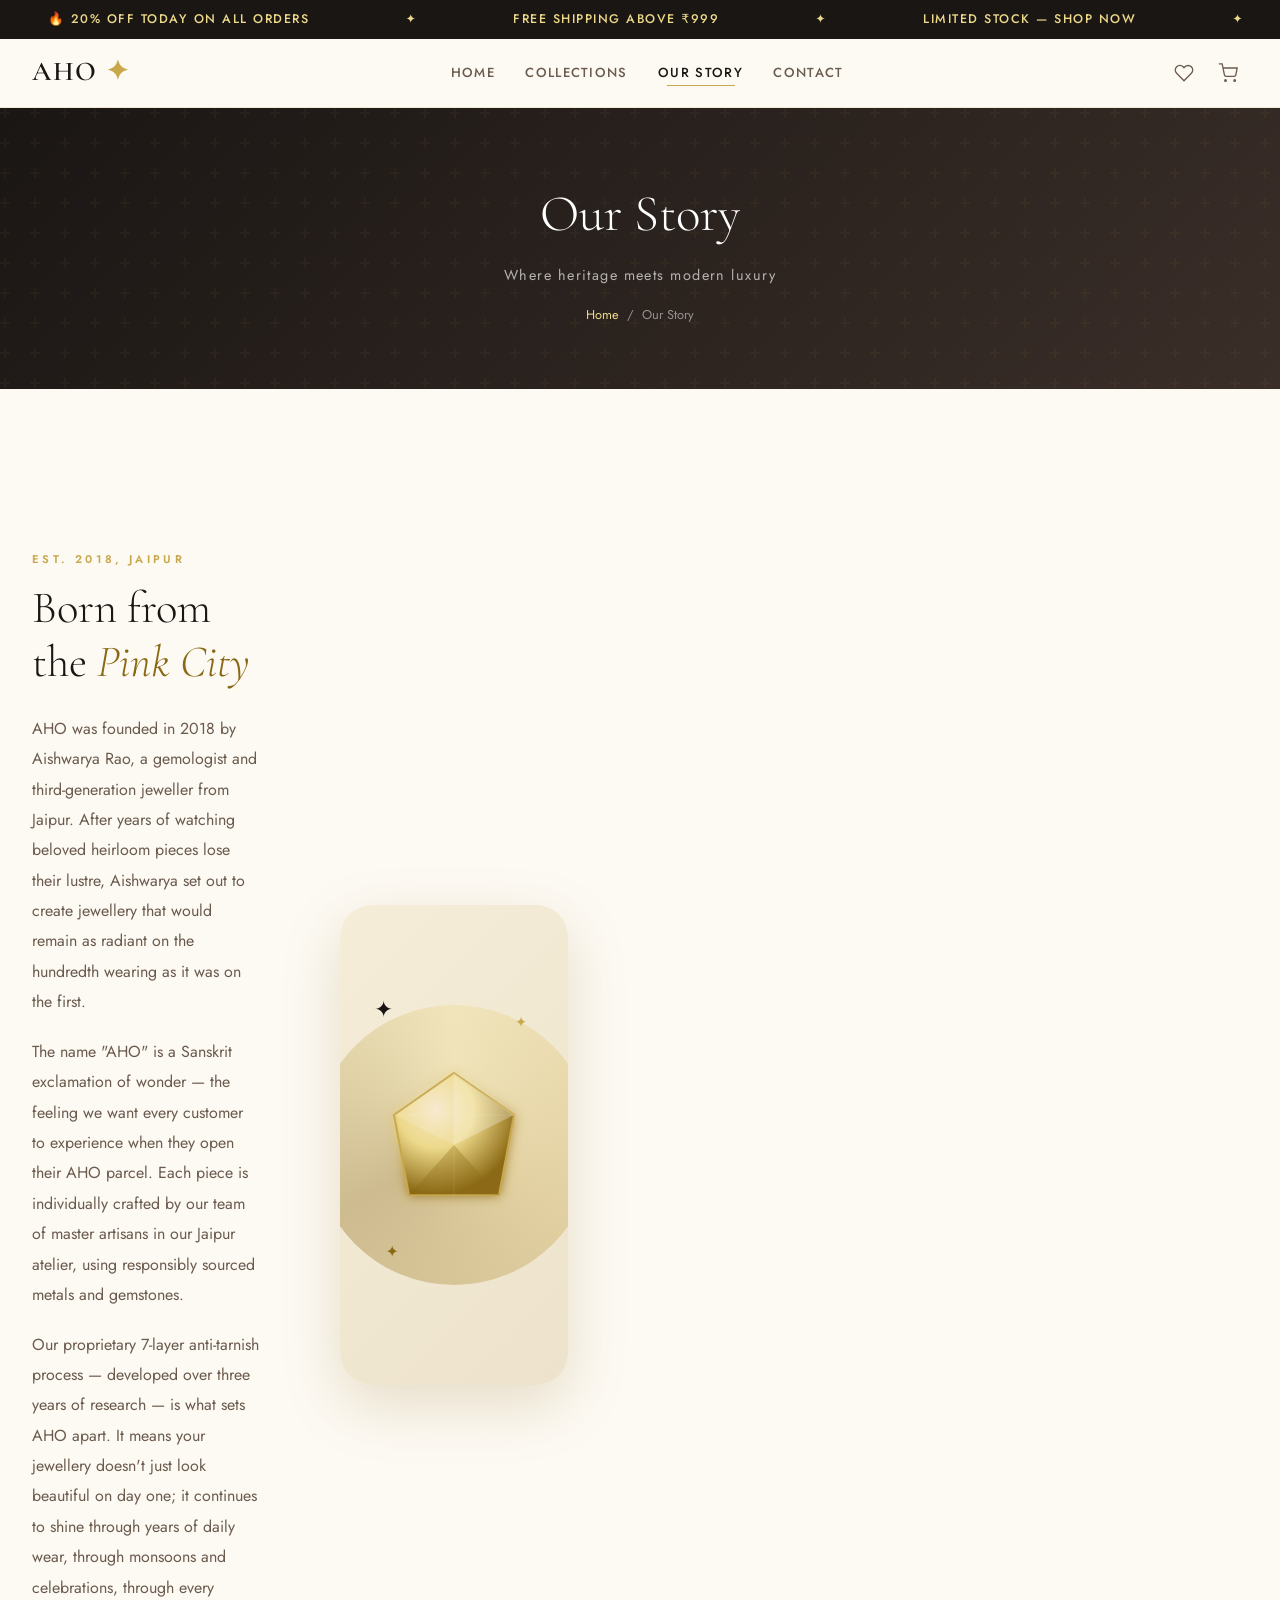
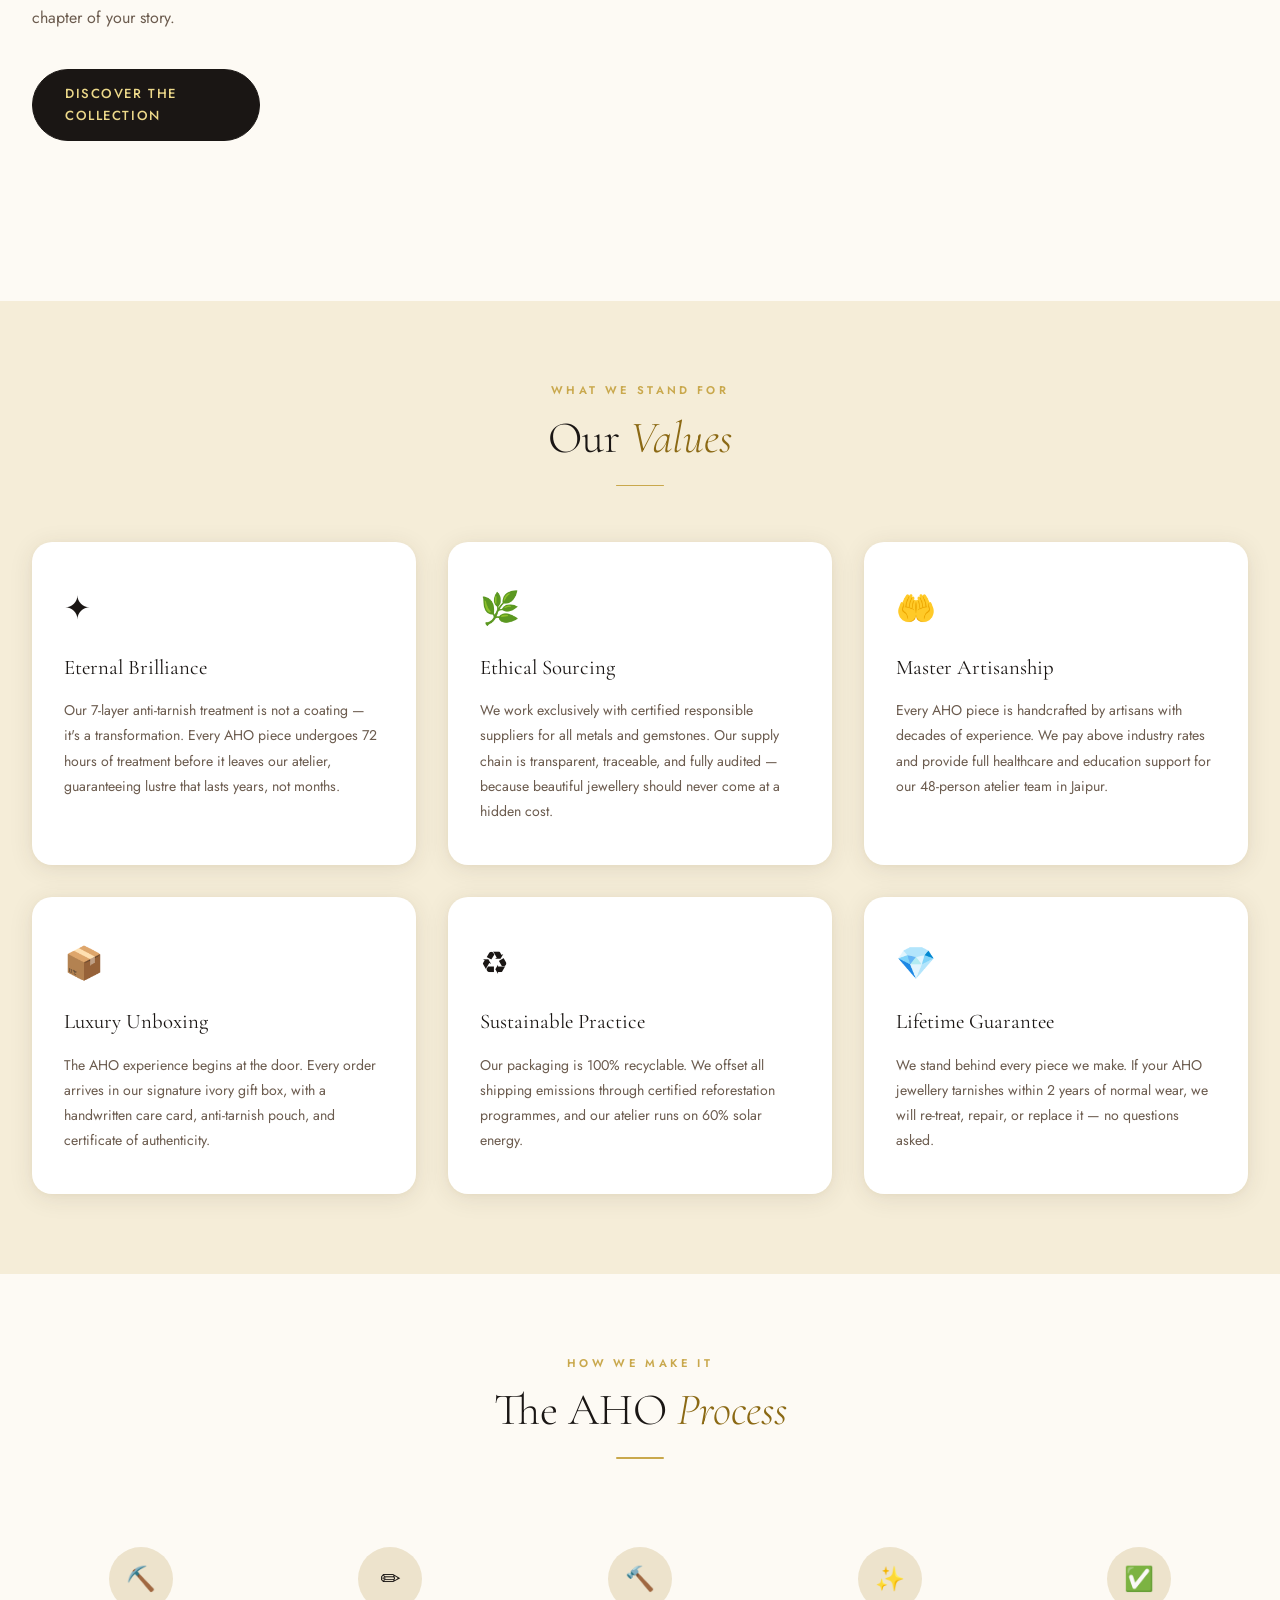
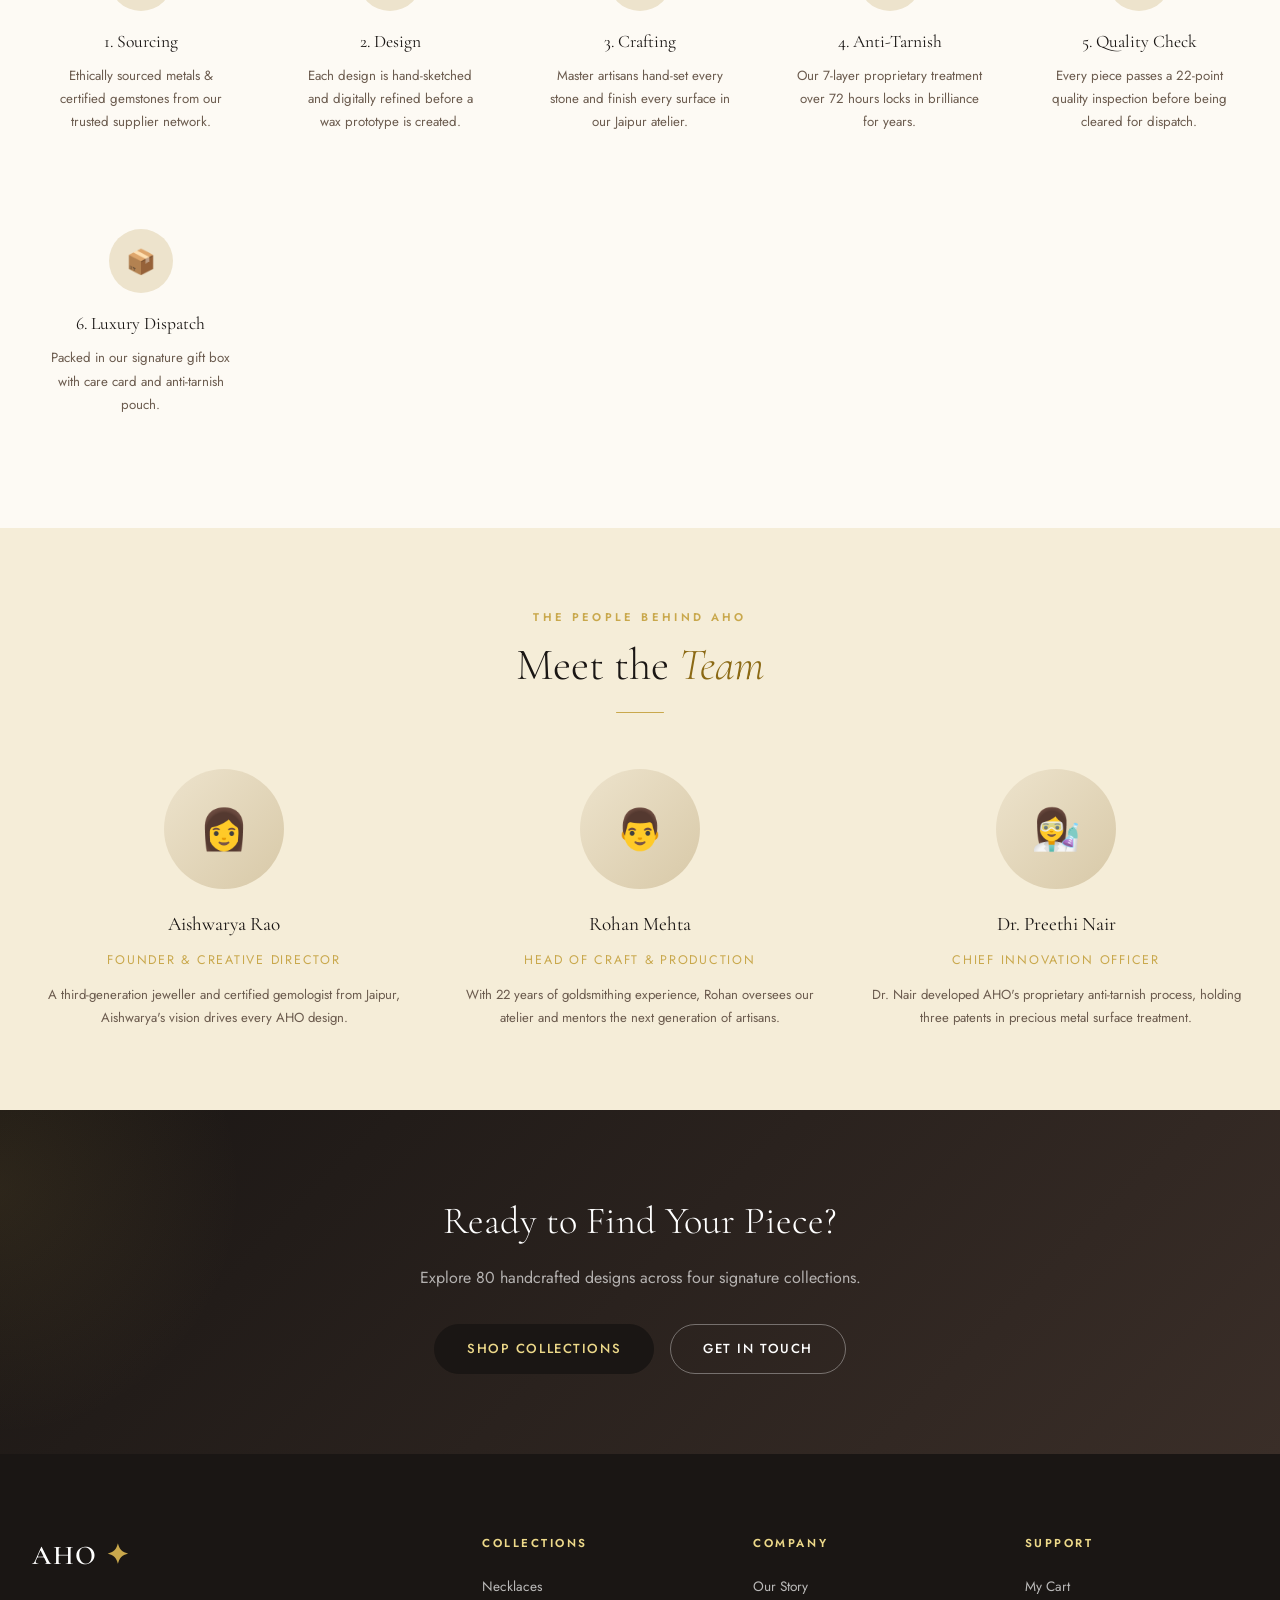
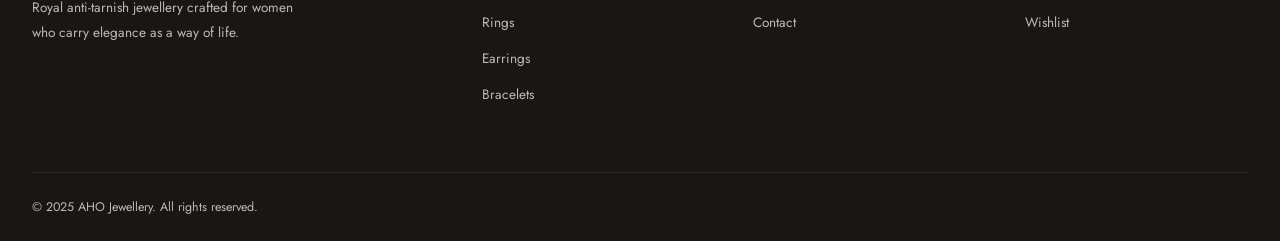
==== about.html @ 78dae3ae "new" ====
<!DOCTYPE html>
<html lang="en">
<head>
  <meta charset="UTF-8"/>
  <meta name="viewport" content="width=device-width, initial-scale=1.0"/>
  <title>Our Story — AHO Jewellery</title>
  <link rel="stylesheet" href="css/style.css"/>
</head>
<body>

<div class="offers-bar">
  <div class="offers-track">
    <span>🔥 20% OFF TODAY ON ALL ORDERS</span><span>✦</span>
    <span>FREE SHIPPING ABOVE ₹999</span><span>✦</span>
    <span>LIMITED STOCK — SHOP NOW</span><span>✦</span>
    <span>💎 ROYAL ANTI-TARNISH GUARANTEE</span><span>✦</span>
    <span>🔥 20% OFF TODAY ON ALL ORDERS</span><span>✦</span>
    <span>FREE SHIPPING ABOVE ₹999</span><span>✦</span>
    <span>LIMITED STOCK — SHOP NOW</span><span>✦</span>
    <span>💎 ROYAL ANTI-TARNISH GUARANTEE</span><span>✦</span>
  </div>
</div>

<nav class="site-nav" id="mainNav">
  <div class="nav-inner">
    <a href="index.html" class="nav-logo">AHO <span>✦</span></a>
    <ul class="nav-links">
      <li><a href="index.html">Home</a></li>
      <li><a href="products.html">Collections</a></li>
      <li><a href="about.html" class="active">Our Story</a></li>
      <li><a href="contact.html">Contact</a></li>
    </ul>
    <div class="nav-actions">
      <a href="wishlist.html" class="nav-icon-btn" aria-label="Wishlist">
        <svg viewBox="0 0 24 24" fill="none" stroke="currentColor"><path d="M20.84 4.61a5.5 5.5 0 0 0-7.78 0L12 5.67l-1.06-1.06a5.5 5.5 0 0 0-7.78 7.78L12 21.23l8.84-8.84a5.5 5.5 0 0 0 0-7.78z"/></svg>
        <span class="wish-badge"></span>
      </a>
      <a href="cart.html" class="nav-icon-btn" aria-label="Cart">
        <svg viewBox="0 0 24 24" fill="none" stroke="currentColor"><circle cx="9" cy="21" r="1"/><circle cx="20" cy="21" r="1"/><path d="M1 1h4l2.68 13.39a2 2 0 0 0 2 1.61h9.72a2 2 0 0 0 2-1.61L23 6H6"/></svg>
        <span class="cart-badge"></span>
      </a>
      <button class="hamburger" id="hamburger" aria-label="Toggle menu" aria-expanded="false">
        <span></span><span></span><span></span>
      </button>
    </div>
  </div>
  <div class="mobile-menu" id="mobileMenu">
    <a href="index.html">Home</a>
    <a href="products.html">Collections</a>
    <a href="about.html">Our Story</a>
    <a href="contact.html">Contact</a>
    <a href="wishlist.html">Wishlist</a>
    <a href="cart.html">Cart</a>
  </div>
</nav>

<main class="page-wrapper">
  <div class="page-banner">
    <h1>Our Story</h1>
    <p>Where heritage meets modern luxury</p>
    <div class="breadcrumb">
      <a href="index.html">Home</a><span>/</span><span>Our Story</span>
    </div>
  </div>

  <!-- ABOUT STORY -->
  <section class="about-story">
    <div class="container" style="display:grid;grid-template-columns:1fr 1fr;gap:5rem;align-items:center;padding:5rem 2rem;">
      <div class="about-story-text">
        <p class="section-eyebrow" style="font-size:0.7rem;font-weight:600;letter-spacing:0.3em;text-transform:uppercase;color:var(--gold);margin-bottom:0.75rem;">Est. 2018, Jaipur</p>
        <h2 style="font-family:var(--font-display);font-size:clamp(2rem,3.5vw,3rem);font-weight:300;color:var(--charcoal);line-height:1.2;margin-bottom:1.5rem;">Born from the <em style="font-style:italic;color:var(--gold-dark);">Pink City</em></h2>
        <p>AHO was founded in 2018 by Aishwarya Rao, a gemologist and third-generation jeweller from Jaipur. After years of watching beloved heirloom pieces lose their lustre, Aishwarya set out to create jewellery that would remain as radiant on the hundredth wearing as it was on the first.</p>
        <p>The name "AHO" is a Sanskrit exclamation of wonder — the feeling we want every customer to experience when they open their AHO parcel. Each piece is individually crafted by our team of master artisans in our Jaipur atelier, using responsibly sourced metals and gemstones.</p>
        <p>Our proprietary 7-layer anti-tarnish process — developed over three years of research — is what sets AHO apart. It means your jewellery doesn't just look beautiful on day one; it continues to shine through years of daily wear, through monsoons and celebrations, through every chapter of your story.</p>
        <a href="products.html" class="btn-primary" style="margin-top:1rem;">Discover the Collection</a>
      </div>
      <div class="about-visual-panel">
        <div class="about-orb"></div>
        <div class="about-gem">
          <svg viewBox="0 0 160 160" xmlns="http://www.w3.org/2000/svg">
            <defs>
              <radialGradient id="aboutGem" cx="35%" cy="30%" r="70%">
                <stop offset="0%" stop-color="#F5E6C8"/>
                <stop offset="45%" stop-color="#EDD98A"/>
                <stop offset="100%" stop-color="#8B6914"/>
              </radialGradient>
              <filter id="aboutGlow">
                <feGaussianBlur stdDeviation="6" result="blur"/>
                <feMerge><feMergeNode in="blur"/><feMergeNode in="SourceGraphic"/></feMerge>
              </filter>
            </defs>
            <g filter="url(#aboutGlow)">
              <polygon points="80,8 140,50 125,130 35,130 20,50" fill="url(#aboutGem)" stroke="#C9A84C" stroke-width="2"/>
              <polygon points="80,8 140,50 80,80" fill="rgba(255,255,255,0.28)"/>
              <polygon points="80,8 20,50 80,80" fill="rgba(255,255,255,0.12)"/>
              <polygon points="35,130 125,130 80,80" fill="rgba(139,105,20,0.32)"/>
              <line x1="80" y1="8" x2="80" y2="130" stroke="rgba(255,255,255,0.15)" stroke-width="0.7"/>
              <line x1="20" y1="50" x2="140" y2="50" stroke="rgba(255,255,255,0.15)" stroke-width="0.7"/>
            </g>
          </svg>
        </div>
        <!-- floating sparkles -->
        <div style="position:absolute;top:18%;left:15%;font-size:1.4rem;animation:gemFloat 3s ease-in-out infinite;animation-delay:0.5s;">✦</div>
        <div style="position:absolute;top:22%;right:18%;font-size:0.9rem;color:var(--gold);animation:gemFloat 4s ease-in-out infinite;animation-delay:1s;">✦</div>
        <div style="position:absolute;bottom:25%;left:20%;font-size:1rem;color:var(--gold-dark);animation:gemFloat 5s ease-in-out infinite;animation-delay:1.5s;">✦</div>
      </div>
    </div>
  </section>

  <!-- VALUES -->
  <section class="values-section">
    <div class="container">
      <div class="section-header">
        <p class="section-eyebrow">What We Stand For</p>
        <h2 class="section-title">Our <em>Values</em></h2>
        <div class="section-divider"></div>
      </div>
      <div class="values-grid">
        <div class="value-card">
          <div class="value-icon">✦</div>
          <h3>Eternal Brilliance</h3>
          <p>Our 7-layer anti-tarnish treatment is not a coating — it's a transformation. Every AHO piece undergoes 72 hours of treatment before it leaves our atelier, guaranteeing lustre that lasts years, not months.</p>
        </div>
        <div class="value-card">
          <div class="value-icon">🌿</div>
          <h3>Ethical Sourcing</h3>
          <p>We work exclusively with certified responsible suppliers for all metals and gemstones. Our supply chain is transparent, traceable, and fully audited — because beautiful jewellery should never come at a hidden cost.</p>
        </div>
        <div class="value-card">
          <div class="value-icon">🤲</div>
          <h3>Master Artisanship</h3>
          <p>Every AHO piece is handcrafted by artisans with decades of experience. We pay above industry rates and provide full healthcare and education support for our 48-person atelier team in Jaipur.</p>
        </div>
        <div class="value-card">
          <div class="value-icon">📦</div>
          <h3>Luxury Unboxing</h3>
          <p>The AHO experience begins at the door. Every order arrives in our signature ivory gift box, with a handwritten care card, anti-tarnish pouch, and certificate of authenticity.</p>
        </div>
        <div class="value-card">
          <div class="value-icon">♻️</div>
          <h3>Sustainable Practice</h3>
          <p>Our packaging is 100% recyclable. We offset all shipping emissions through certified reforestation programmes, and our atelier runs on 60% solar energy.</p>
        </div>
        <div class="value-card">
          <div class="value-icon">💎</div>
          <h3>Lifetime Guarantee</h3>
          <p>We stand behind every piece we make. If your AHO jewellery tarnishes within 2 years of normal wear, we will re-treat, repair, or replace it — no questions asked.</p>
        </div>
      </div>
    </div>
  </section>

  <!-- PROCESS TIMELINE -->
  <section style="padding:5rem 0;">
    <div class="container">
      <div class="section-header">
        <p class="section-eyebrow">How We Make It</p>
        <h2 class="section-title">The AHO <em>Process</em></h2>
        <div class="section-divider"></div>
      </div>
      <div style="display:grid;grid-template-columns:repeat(auto-fit,minmax(200px,1fr));gap:2rem;margin-top:1rem;">
        <div style="text-align:center;padding:2rem 1rem;">
          <div style="width:64px;height:64px;border-radius:50%;background:var(--cream);margin:0 auto 1rem;display:flex;align-items:center;justify-content:center;font-size:1.5rem;">⛏️</div>
          <h4 style="font-family:var(--font-display);font-size:1.1rem;font-weight:400;margin-bottom:0.5rem;">1. Sourcing</h4>
          <p style="font-size:0.83rem;color:var(--mocha);line-height:1.75;">Ethically sourced metals & certified gemstones from our trusted supplier network.</p>
        </div>
        <div style="text-align:center;padding:2rem 1rem;">
          <div style="width:64px;height:64px;border-radius:50%;background:var(--cream);margin:0 auto 1rem;display:flex;align-items:center;justify-content:center;font-size:1.5rem;">✏️</div>
          <h4 style="font-family:var(--font-display);font-size:1.1rem;font-weight:400;margin-bottom:0.5rem;">2. Design</h4>
          <p style="font-size:0.83rem;color:var(--mocha);line-height:1.75;">Each design is hand-sketched and digitally refined before a wax prototype is created.</p>
        </div>
        <div style="text-align:center;padding:2rem 1rem;">
          <div style="width:64px;height:64px;border-radius:50%;background:var(--cream);margin:0 auto 1rem;display:flex;align-items:center;justify-content:center;font-size:1.5rem;">🔨</div>
          <h4 style="font-family:var(--font-display);font-size:1.1rem;font-weight:400;margin-bottom:0.5rem;">3. Crafting</h4>
          <p style="font-size:0.83rem;color:var(--mocha);line-height:1.75;">Master artisans hand-set every stone and finish every surface in our Jaipur atelier.</p>
        </div>
        <div style="text-align:center;padding:2rem 1rem;">
          <div style="width:64px;height:64px;border-radius:50%;background:var(--cream);margin:0 auto 1rem;display:flex;align-items:center;justify-content:center;font-size:1.5rem;">✨</div>
          <h4 style="font-family:var(--font-display);font-size:1.1rem;font-weight:400;margin-bottom:0.5rem;">4. Anti-Tarnish</h4>
          <p style="font-size:0.83rem;color:var(--mocha);line-height:1.75;">Our 7-layer proprietary treatment over 72 hours locks in brilliance for years.</p>
        </div>
        <div style="text-align:center;padding:2rem 1rem;">
          <div style="width:64px;height:64px;border-radius:50%;background:var(--cream);margin:0 auto 1rem;display:flex;align-items:center;justify-content:center;font-size:1.5rem;">✅</div>
          <h4 style="font-family:var(--font-display);font-size:1.1rem;font-weight:400;margin-bottom:0.5rem;">5. Quality Check</h4>
          <p style="font-size:0.83rem;color:var(--mocha);line-height:1.75;">Every piece passes a 22-point quality inspection before being cleared for dispatch.</p>
        </div>
        <div style="text-align:center;padding:2rem 1rem;">
          <div style="width:64px;height:64px;border-radius:50%;background:var(--cream);margin:0 auto 1rem;display:flex;align-items:center;justify-content:center;font-size:1.5rem;">📦</div>
          <h4 style="font-family:var(--font-display);font-size:1.1rem;font-weight:400;margin-bottom:0.5rem;">6. Luxury Dispatch</h4>
          <p style="font-size:0.83rem;color:var(--mocha);line-height:1.75;">Packed in our signature gift box with care card and anti-tarnish pouch.</p>
        </div>
      </div>
    </div>
  </section>

  <!-- TEAM -->
  <section class="team-section" style="background:var(--ivory-warm);padding:5rem 0;">
    <div class="container">
      <div class="section-header">
        <p class="section-eyebrow">The People Behind AHO</p>
        <h2 class="section-title">Meet the <em>Team</em></h2>
        <div class="section-divider"></div>
      </div>
      <div class="team-grid">
        <div class="team-card">
          <div class="team-avatar" style="background:linear-gradient(135deg,var(--cream),var(--nude));">👩</div>
          <h4>Aishwarya Rao</h4>
          <span>Founder & Creative Director</span>
          <p style="font-size:0.82rem;color:var(--mocha);margin-top:0.75rem;line-height:1.75;">A third-generation jeweller and certified gemologist from Jaipur, Aishwarya's vision drives every AHO design.</p>
        </div>
        <div class="team-card">
          <div class="team-avatar" style="background:linear-gradient(135deg,var(--cream),var(--nude));">👨</div>
          <h4>Rohan Mehta</h4>
          <span>Head of Craft & Production</span>
          <p style="font-size:0.82rem;color:var(--mocha);margin-top:0.75rem;line-height:1.75;">With 22 years of goldsmithing experience, Rohan oversees our atelier and mentors the next generation of artisans.</p>
        </div>
        <div class="team-card">
          <div class="team-avatar" style="background:linear-gradient(135deg,var(--cream),var(--nude));">👩‍🔬</div>
          <h4>Dr. Preethi Nair</h4>
          <span>Chief Innovation Officer</span>
          <p style="font-size:0.82rem;color:var(--mocha);margin-top:0.75rem;line-height:1.75;">Dr. Nair developed AHO's proprietary anti-tarnish process, holding three patents in precious metal surface treatment.</p>
        </div>
      </div>
    </div>
  </section>

  <!-- CTA -->
  <section class="newsletter-section">
    <div class="container">
      <h2>Ready to Find Your Piece?</h2>
      <p>Explore 80 handcrafted designs across four signature collections.</p>
      <div style="display:flex;gap:1rem;justify-content:center;flex-wrap:wrap;margin-top:0.5rem;">
        <a href="products.html" class="btn-primary" style="border-radius:50px;">Shop Collections</a>
        <a href="contact.html" class="btn-ghost" style="border-radius:50px;color:white;border-color:rgba(255,255,255,0.35);">Get in Touch</a>
      </div>
    </div>
  </section>

</main>

<footer class="site-footer">
  <div class="container">
    <div class="footer-grid">
      <div class="footer-brand">
        <a href="index.html" class="nav-logo">AHO <span style="color:var(--gold)">✦</span></a>
        <p>Royal anti-tarnish jewellery crafted for women who carry elegance as a way of life.</p>
      </div>
      <div class="footer-col"><h4>Collections</h4><ul>
        <li><a href="products.html?cat=necklaces">Necklaces</a></li>
        <li><a href="products.html?cat=rings">Rings</a></li>
        <li><a href="products.html?cat=earrings">Earrings</a></li>
        <li><a href="products.html?cat=bracelets">Bracelets</a></li>
      </ul></div>
      <div class="footer-col"><h4>Company</h4><ul>
        <li><a href="about.html">Our Story</a></li>
        <li><a href="contact.html">Contact</a></li>
      </ul></div>
      <div class="footer-col"><h4>Support</h4><ul>
        <li><a href="cart.html">My Cart</a></li>
        <li><a href="wishlist.html">Wishlist</a></li>
      </ul></div>
    </div>
    <div class="footer-bottom"><span>© 2025 AHO Jewellery. All rights reserved.</span></div>
  </div>
</footer>

<script src="js/products.js"></script>
<script src="js/cart.js"></script>
<script src="js/wishlist.js"></script>
<script>
(function(){
  const nav = document.getElementById('mainNav');
  window.addEventListener('scroll', () => nav.classList.toggle('scrolled', window.scrollY > 40), { passive: true });
  const ham = document.getElementById('hamburger');
  const mob = document.getElementById('mobileMenu');
  ham.addEventListener('click', () => { const o = mob.classList.toggle('open'); ham.setAttribute('aria-expanded', o); });
})();
</script>
</body>
</html>
---- css/style.css ----
/* ═══════════════════════════════════════
   AHO JEWELLERY — ROYAL ANTI-TARNISH
   Global Stylesheet
═══════════════════════════════════════ */

@import url('https://fonts.googleapis.com/css2?family=Cormorant+Garamond:ital,wght@0,300;0,400;0,500;0,600;1,300;1,400&family=Jost:wght@300;400;500;600&display=swap');

/* ── Custom Properties ── */
:root {
  --gold: #C9A84C;
  --gold-light: #EDD98A;
  --gold-pale: #F8F0DC;
  --gold-dark: #8B6914;
  --ivory: #FDFAF4;
  --ivory-warm: #F5EDD8;
  --cream: #EDE3CC;
  --nude: #D8C9A8;
  --charcoal: #1A1614;
  --espresso: #3A2E28;
  --mocha: #6B5B4E;
  --mist: #8C7D70;
  --white: #FFFFFF;
  --shadow-sm: 0 2px 12px rgba(139,105,20,0.10);
  --shadow-md: 0 8px 32px rgba(139,105,20,0.15);
  --shadow-lg: 0 20px 60px rgba(139,105,20,0.20);
  --shadow-card: 0 4px 24px rgba(58,46,40,0.10), 0 1px 4px rgba(201,168,76,0.08);
  --radius: 20px;
  --radius-sm: 10px;
  --transition: 0.42s cubic-bezier(0.25, 0.46, 0.45, 0.94);
  --font-display: 'Cormorant Garamond', Georgia, serif;
  --font-body: 'Jost', system-ui, sans-serif;
}

/* ── Reset ── */
*, *::before, *::after { box-sizing: border-box; margin: 0; padding: 0; }
html { scroll-behavior: smooth; font-size: 16px; }
body {
  font-family: var(--font-body);
  background: var(--ivory);
  color: var(--charcoal);
  line-height: 1.65;
  overflow-x: hidden;
  -webkit-font-smoothing: antialiased;
}
img, svg { display: block; max-width: 100%; }
a { color: inherit; text-decoration: none; }
button { cursor: pointer; border: none; background: none; font-family: var(--font-body); }
ul { list-style: none; }

/* ── Scrollbar ── */
::-webkit-scrollbar { width: 6px; }
::-webkit-scrollbar-track { background: var(--ivory-warm); }
::-webkit-scrollbar-thumb { background: var(--nude); border-radius: 3px; }

/* ─────────────────────────────────────
   OFFERS MARQUEE BAR
───────────────────────────────────── */
.offers-bar {
  background: var(--charcoal);
  color: var(--gold-light);
  font-family: var(--font-body);
  font-size: 0.78rem;
  font-weight: 500;
  letter-spacing: 0.12em;
  text-transform: uppercase;
  padding: 9px 0;
  overflow: hidden;
  position: relative;
  z-index: 200;
}
.offers-track {
  display: flex;
  width: max-content;
  animation: marquee 28s linear infinite;
}
.offers-track span { padding: 0 3rem; white-space: nowrap; }
@keyframes marquee { from { transform: translateX(0); } to { transform: translateX(-50%); } }

/* ─────────────────────────────────────
   NAV
───────────────────────────────────── */
.site-nav {
  position: sticky; top: 0; z-index: 100;
  background: rgba(253,250,244,0.94);
  backdrop-filter: blur(18px);
  -webkit-backdrop-filter: blur(18px);
  border-bottom: 1px solid rgba(201,168,76,0.18);
  transition: box-shadow var(--transition);
}
.site-nav.scrolled { box-shadow: var(--shadow-sm); }
.nav-inner {
  max-width: 1340px; margin: 0 auto;
  padding: 0 2rem;
  display: flex; align-items: center; gap: 2rem;
  height: 68px;
}
.nav-logo {
  font-family: var(--font-display);
  font-size: 1.7rem; font-weight: 600;
  letter-spacing: 0.06em;
  color: var(--charcoal);
  flex-shrink: 0;
}
.nav-logo span { color: var(--gold); }
.nav-links {
  display: flex; gap: 0.1rem;
  flex: 1; justify-content: center;
}
.nav-links a {
  font-size: 0.82rem; font-weight: 500;
  letter-spacing: 0.1em; text-transform: uppercase;
  color: var(--mocha);
  padding: 0.5rem 0.9rem;
  border-radius: 50px;
  transition: color var(--transition), background var(--transition);
  position: relative;
}
.nav-links a::after {
  content: ''; position: absolute; bottom: 4px; left: 50%; transform: translateX(-50%);
  width: 0; height: 1.5px; background: var(--gold);
  transition: width var(--transition);
}
.nav-links a:hover { color: var(--charcoal); }
.nav-links a:hover::after, .nav-links a.active::after { width: 60%; }
.nav-links a.active { color: var(--charcoal); }

.nav-actions { display: flex; align-items: center; gap: 0.25rem; }
.nav-icon-btn {
  position: relative; width: 40px; height: 40px;
  display: flex; align-items: center; justify-content: center;
  border-radius: 50%;
  color: var(--mocha);
  transition: background var(--transition), color var(--transition);
}
.nav-icon-btn:hover { background: var(--cream); color: var(--charcoal); }
.nav-icon-btn svg { width: 20px; height: 20px; stroke-width: 1.6; }
.cart-badge, .wish-badge {
  position: absolute; top: 3px; right: 3px;
  width: 16px; height: 16px;
  background: var(--gold); color: var(--charcoal);
  font-size: 0.6rem; font-weight: 700;
  border-radius: 50%;
  display: none; align-items: center; justify-content: center;
}
.hamburger { display: none; flex-direction: column; gap: 5px; padding: 8px; }
.hamburger span { display: block; width: 22px; height: 1.5px; background: var(--charcoal); transition: var(--transition); }

.mobile-menu {
  display: none; flex-direction: column;
  background: var(--ivory);
  border-top: 1px solid var(--cream);
  padding: 1rem 2rem 1.5rem;
  gap: 0.25rem;
}
.mobile-menu.open { display: flex; }
.mobile-menu a {
  font-size: 0.9rem; font-weight: 500;
  letter-spacing: 0.08em; text-transform: uppercase;
  color: var(--mocha); padding: 0.65rem 0;
  border-bottom: 1px solid var(--cream);
}
.mobile-menu a:last-child { border: none; }

/* ─────────────────────────────────────
   PAGE WRAPPER
───────────────────────────────────── */
.page-wrapper { min-height: calc(100vh - 68px); }
.container { max-width: 1340px; margin: 0 auto; padding: 0 2rem; }

/* ─────────────────────────────────────
   HERO
───────────────────────────────────── */
.hero {
  min-height: 88vh;
  display: grid; grid-template-columns: 1fr 1fr;
  align-items: center; gap: 4rem;
  padding: 6rem 2rem 4rem;
  max-width: 1340px; margin: 0 auto;
  position: relative;
}
.hero::before {
  content: '';
  position: absolute; top: 10%; right: -5%;
  width: 45vw; height: 45vw; max-width: 600px; max-height: 600px;
  border-radius: 50%;
  background: radial-gradient(circle, rgba(201,168,76,0.12) 0%, transparent 70%);
  pointer-events: none;
}
.hero-text { position: relative; z-index: 1; }
.hero-eyebrow {
  font-size: 0.72rem; font-weight: 600;
  letter-spacing: 0.28em; text-transform: uppercase;
  color: var(--gold); margin-bottom: 1.2rem;
  display: flex; align-items: center; gap: 0.75rem;
}
.hero-eyebrow::before {
  content: ''; display: block;
  width: 28px; height: 1px; background: var(--gold);
}
.hero-title {
  font-family: var(--font-display);
  font-size: clamp(2.8rem, 5vw, 4.4rem);
  font-weight: 300; line-height: 1.12;
  color: var(--charcoal); margin-bottom: 1.5rem;
}
.hero-title em { font-style: italic; color: var(--gold-dark); }
.hero-sub {
  font-size: 1rem; color: var(--mocha); max-width: 440px;
  line-height: 1.8; margin-bottom: 2.5rem;
}
.hero-ctas { display: flex; gap: 1rem; flex-wrap: wrap; }
.hero-visual {
  position: relative; display: flex; justify-content: center; align-items: center;
}
.hero-orb {
  width: min(440px, 90vw); height: min(440px, 90vw);
  border-radius: 50%;
  background: conic-gradient(from 220deg, #EDD98A, #C9A84C, #F5E6C8, #8B6914, #EDD98A);
  filter: blur(0px);
  display: flex; align-items: center; justify-content: center;
  position: relative;
  animation: orbPulse 6s ease-in-out infinite;
  box-shadow: 0 0 80px rgba(201,168,76,0.3);
}
@keyframes orbPulse {
  0%, 100% { transform: scale(1); box-shadow: 0 0 80px rgba(201,168,76,0.3); }
  50% { transform: scale(1.03); box-shadow: 0 0 120px rgba(201,168,76,0.45); }
}
.hero-orb-inner {
  width: 82%; height: 82%; border-radius: 50%;
  background: var(--ivory);
  display: flex; align-items: center; justify-content: center;
  flex-direction: column; gap: 1rem;
}
.hero-gemstone {
  width: 110px; height: 110px;
  position: relative; animation: gemFloat 4s ease-in-out infinite;
}
@keyframes gemFloat {
  0%, 100% { transform: translateY(0); }
  50% { transform: translateY(-12px); }
}
.hero-badge-ring {
  font-family: var(--font-display); font-style: italic;
  font-size: 1.1rem; color: var(--gold-dark); letter-spacing: 0.06em;
}
.hero-stats {
  display: flex; gap: 2.5rem; margin-top: 3rem;
}
.stat-item { text-align: center; }
.stat-num {
  font-family: var(--font-display); font-size: 2rem; font-weight: 500;
  color: var(--charcoal); display: block;
}
.stat-lbl { font-size: 0.72rem; letter-spacing: 0.15em; text-transform: uppercase; color: var(--mist); }

/* ─────────────────────────────────────
   BUTTONS
───────────────────────────────────── */
.btn-primary {
  display: inline-flex; align-items: center; gap: 0.5rem;
  background: var(--charcoal); color: var(--gold-light);
  padding: 0.85rem 2rem; border-radius: 50px;
  font-size: 0.82rem; font-weight: 500; letter-spacing: 0.12em; text-transform: uppercase;
  transition: background var(--transition), transform var(--transition), box-shadow var(--transition);
  border: 1.5px solid var(--charcoal);
  cursor: pointer;
}
.btn-primary:hover { background: var(--gold-dark); border-color: var(--gold-dark); transform: translateY(-2px); box-shadow: var(--shadow-md); }
.btn-ghost {
  display: inline-flex; align-items: center; gap: 0.5rem;
  background: transparent; color: var(--charcoal);
  padding: 0.85rem 2rem; border-radius: 50px;
  font-size: 0.82rem; font-weight: 500; letter-spacing: 0.12em; text-transform: uppercase;
  border: 1.5px solid var(--nude);
  transition: border-color var(--transition), background var(--transition), transform var(--transition);
  cursor: pointer;
}
.btn-ghost:hover { border-color: var(--gold); background: rgba(201,168,76,0.08); transform: translateY(-2px); }
.full-btn { width: 100%; justify-content: center; }

/* ─────────────────────────────────────
   SECTION LABELS
───────────────────────────────────── */
.section-header { text-align: center; margin-bottom: 3.5rem; }
.section-eyebrow {
  font-size: 0.7rem; font-weight: 600; letter-spacing: 0.3em; text-transform: uppercase;
  color: var(--gold); margin-bottom: 0.75rem;
}
.section-title {
  font-family: var(--font-display);
  font-size: clamp(2rem, 3.5vw, 3rem);
  font-weight: 300; color: var(--charcoal); line-height: 1.2;
}
.section-title em { font-style: italic; color: var(--gold-dark); }
.section-divider {
  width: 48px; height: 1.5px; background: var(--gold);
  margin: 1.2rem auto 0; border-radius: 1px;
}

/* ─────────────────────────────────────
   CATEGORY CARDS
───────────────────────────────────── */
.categories-section { padding: 6rem 0; }
.cat-grid {
  display: grid; grid-template-columns: repeat(4, 1fr);
  gap: 1.5rem;
}
.cat-card {
  position: relative; border-radius: 24px; overflow: hidden;
  height: 320px; cursor: pointer;
  transition: transform var(--transition), box-shadow var(--transition);
  text-decoration: none;
}
.cat-card:hover { transform: translateY(-8px) scale(1.02); box-shadow: var(--shadow-lg); }
.cat-card-bg {
  position: absolute; inset: 0;
  transition: transform var(--transition);
}
.cat-card:hover .cat-card-bg { transform: scale(1.06); }
.cat-card-bg.necklaces { background: linear-gradient(135deg, #C9A84C22 0%, #EDD98A44 50%, #C9A84C 100%); }
.cat-card-bg.rings { background: linear-gradient(135deg, #D4AF8C22 0%, #F0E0C844 50%, #D4AF8C 100%); }
.cat-card-bg.earrings { background: linear-gradient(135deg, #B8A9C922 0%, #EDE8F544 50%, #B8A9C9 100%); }
.cat-card-bg.bracelets { background: linear-gradient(135deg, #C4B08C22 0%, #F5F0E844 50%, #C4B08C 100%); }
.cat-svg { position: absolute; top: 50%; left: 50%; transform: translate(-50%, -60%); width: 120px; opacity: 0.85; }
.cat-card-label {
  position: absolute; bottom: 0; left: 0; right: 0;
  padding: 2rem 1.5rem 1.5rem;
  background: linear-gradient(to top, rgba(26,22,20,0.85) 0%, transparent 100%);
  color: white;
}
.cat-card-label h3 {
  font-family: var(--font-display); font-size: 1.4rem; font-weight: 400;
  margin-bottom: 0.2rem;
}
.cat-card-label span { font-size: 0.75rem; letter-spacing: 0.12em; text-transform: uppercase; opacity: 0.75; }

/* ─────────────────────────────────────
   PRODUCT GRID
───────────────────────────────────── */
.product-grid {
  display: grid;
  grid-template-columns: repeat(auto-fill, minmax(270px, 1fr));
  gap: 2rem;
}
.product-card {
  background: var(--white);
  border-radius: 28px;
  overflow: hidden;
  box-shadow: var(--shadow-card);
  transition: transform var(--transition), box-shadow var(--transition);
  opacity: 0; transform: translateY(28px);
  position: relative;
}
.product-card.visible { opacity: 1; transform: translateY(0); transition: opacity 0.5s ease, transform 0.5s ease, box-shadow var(--transition); }
.product-card:hover { transform: translateY(-8px) rotate(-0.4deg); box-shadow: 0 24px 60px rgba(139,105,20,0.18), 0 2px 8px rgba(201,168,76,0.12); }
.card-visual {
  position: relative; height: 220px;
  background: linear-gradient(135deg, var(--ivory-warm) 0%, var(--cream) 100%);
  display: flex; align-items: center; justify-content: center;
  overflow: hidden;
}
.card-img {
  width: 150px; height: 150px;
  filter: drop-shadow(0 8px 16px rgba(139,105,20,0.25));
  transition: transform var(--transition);
}
.product-card:hover .card-img { transform: scale(1.08) translateY(-4px); }
.badge {
  position: absolute; top: 12px; left: 12px;
  font-size: 0.65rem; font-weight: 600; letter-spacing: 0.12em; text-transform: uppercase;
  padding: 4px 10px; border-radius: 50px;
}
.badge-bestseller { background: var(--charcoal); color: var(--gold-light); }
.badge-new { background: var(--gold); color: var(--charcoal); }
.badge-sale { background: #C45C5C; color: white; }
.badge-luxury { background: linear-gradient(135deg, #8B6914, #C9A84C); color: white; }
.badge-heritage { background: var(--espresso); color: var(--cream); }
.disc-pill {
  position: absolute; top: 12px; right: 48px;
  background: rgba(201,168,76,0.18); color: var(--gold-dark);
  font-size: 0.65rem; font-weight: 600;
  padding: 3px 8px; border-radius: 50px; letter-spacing: 0.06em;
}
.wish-btn {
  position: absolute; bottom: 10px; right: 12px;
  width: 34px; height: 34px; border-radius: 50%;
  background: rgba(253,250,244,0.85); backdrop-filter: blur(6px);
  display: flex; align-items: center; justify-content: center;
  color: var(--mist); transition: color var(--transition), background var(--transition), transform 0.2s;
  box-shadow: 0 2px 8px rgba(0,0,0,0.08);
}
.wish-btn svg { width: 16px; height: 16px; }
.wish-btn:hover { color: #C45C5C; transform: scale(1.15); background: white; }
.wish-btn.active { color: #C45C5C; }

.card-info { padding: 1.25rem 1.25rem 1.5rem; }
.cat-label {
  font-size: 0.65rem; font-weight: 600; letter-spacing: 0.2em; text-transform: uppercase;
  color: var(--gold); display: block; margin-bottom: 0.4rem;
}
.product-name {
  font-family: var(--font-display); font-size: 1.15rem; font-weight: 400;
  color: var(--charcoal); margin-bottom: 0.4rem; line-height: 1.3;
}
.product-name a { color: inherit; }
.product-name a:hover { color: var(--gold-dark); }
.stars { display: flex; gap: 1px; margin-bottom: 0.7rem; }
.star { font-size: 0.75rem; color: var(--cream); }
.star.filled { color: var(--gold); }
.pricing { display: flex; align-items: baseline; gap: 0.6rem; margin-bottom: 1rem; }
.price-now { font-family: var(--font-display); font-size: 1.2rem; font-weight: 500; color: var(--charcoal); }
.price-was { font-size: 0.82rem; color: var(--mist); text-decoration: line-through; }
.card-actions { display: flex; gap: 0.6rem; }
.btn-cart {
  flex: 1; background: var(--charcoal); color: var(--gold-light);
  padding: 0.6rem 0.8rem; border-radius: 50px;
  font-size: 0.72rem; font-weight: 500; letter-spacing: 0.1em; text-transform: uppercase;
  transition: background var(--transition);
}
.btn-cart:hover { background: var(--gold-dark); }
.btn-view {
  padding: 0.6rem 1rem; border-radius: 50px;
  border: 1.5px solid var(--cream); font-size: 0.72rem; font-weight: 500;
  letter-spacing: 0.1em; text-transform: uppercase; color: var(--mocha);
  transition: border-color var(--transition), background var(--transition);
}
.btn-view:hover { border-color: var(--gold); background: rgba(201,168,76,0.08); color: var(--charcoal); }

/* ─────────────────────────────────────
   FEATURED SECTION
───────────────────────────────────── */
.featured-section { padding: 5rem 0; background: var(--ivory-warm); }
.featured-section .container { display: grid; grid-template-columns: 1fr 1.6fr; gap: 4rem; align-items: center; }
.featured-text { }
.featured-text p { color: var(--mocha); margin-bottom: 2rem; line-height: 1.9; }
.featured-visual {
  display: grid; grid-template-columns: 1fr 1fr; gap: 1.25rem;
}
.feat-card {
  border-radius: 20px; overflow: hidden;
  background: white; box-shadow: var(--shadow-sm);
  transition: transform var(--transition);
}
.feat-card:hover { transform: translateY(-6px); box-shadow: var(--shadow-md); }
.feat-card-thumb { height: 160px; display: flex; align-items: center; justify-content: center; }
.feat-card-thumb svg { width: 100px; height: 100px; }
.feat-card-info { padding: 1rem; }
.feat-card-info h4 { font-family: var(--font-display); font-size: 1rem; font-weight: 400; }
.feat-card-info span { font-size: 0.8rem; color: var(--gold); font-weight: 500; }

/* ─────────────────────────────────────
   FILTER BAR (products page)
───────────────────────────────────── */
.filter-bar {
  display: flex; align-items: center; gap: 0.75rem; flex-wrap: wrap;
  margin-bottom: 2.5rem;
}
.filter-chip {
  padding: 0.5rem 1.25rem; border-radius: 50px;
  font-size: 0.78rem; font-weight: 500; letter-spacing: 0.08em; text-transform: uppercase;
  border: 1.5px solid var(--cream); color: var(--mocha);
  background: white; cursor: pointer;
  transition: all var(--transition);
}
.filter-chip:hover { border-color: var(--gold); color: var(--charcoal); }
.filter-chip.active { background: var(--charcoal); color: var(--gold-light); border-color: var(--charcoal); }
.filter-right { margin-left: auto; display: flex; gap: 0.75rem; align-items: center; }
.sort-select {
  padding: 0.5rem 1rem; border-radius: 50px;
  border: 1.5px solid var(--cream); background: white;
  font-family: var(--font-body); font-size: 0.8rem; color: var(--mocha); cursor: pointer;
  outline: none; appearance: none;
  background-image: url("data:image/svg+xml,%3Csvg viewBox='0 0 24 24' xmlns='http://www.w3.org/2000/svg'%3E%3Cpath d='M6 9l6 6 6-6' fill='none' stroke='%238C7D70' stroke-width='1.5'/%3E%3C/svg%3E");
  background-repeat: no-repeat; background-position: right 10px center; background-size: 16px;
  padding-right: 2rem;
}

/* ─────────────────────────────────────
   PRODUCT DETAIL PAGE
───────────────────────────────────── */
.product-detail-layout {
  display: grid; grid-template-columns: 1fr 1fr;
  gap: 5rem; padding: 4rem 0 6rem; align-items: start;
}
.pd-visual {
  position: sticky; top: 100px;
}
.pd-main-img {
  width: 100%; aspect-ratio: 1;
  background: var(--ivory-warm);
  border-radius: 32px;
  display: flex; align-items: center; justify-content: center;
  box-shadow: var(--shadow-md); overflow: hidden;
}
.pd-main-img svg { width: 60%; height: 60%; filter: drop-shadow(0 12px 24px rgba(139,105,20,0.3)); }
.pd-thumbs { display: flex; gap: 0.75rem; margin-top: 1rem; }
.pd-thumb {
  width: 72px; height: 72px; border-radius: 14px;
  background: var(--cream); display: flex; align-items: center; justify-content: center;
  cursor: pointer; border: 2px solid transparent;
  transition: border-color var(--transition);
  overflow: hidden;
}
.pd-thumb.active { border-color: var(--gold); }
.pd-thumb svg { width: 44px; height: 44px; }
.pd-info { padding-top: 0.5rem; }
.pd-cat { font-size: 0.7rem; letter-spacing: 0.22em; text-transform: uppercase; color: var(--gold); font-weight: 600; margin-bottom: 0.6rem; }
.pd-name { font-family: var(--font-display); font-size: clamp(1.8rem, 3vw, 2.6rem); font-weight: 300; line-height: 1.15; margin-bottom: 0.8rem; }
.pd-stars { display: flex; gap: 2px; margin-bottom: 1.5rem; }
.pd-pricing { display: flex; align-items: baseline; gap: 1rem; margin-bottom: 1.8rem; }
.pd-price { font-family: var(--font-display); font-size: 2rem; font-weight: 500; }
.pd-was { font-size: 1rem; color: var(--mist); text-decoration: line-through; }
.pd-disc { font-size: 0.8rem; font-weight: 600; color: #5c9e6b; background: #e8f5ec; padding: 3px 10px; border-radius: 50px; }
.pd-desc { color: var(--mocha); line-height: 1.9; margin-bottom: 2rem; }
.pd-features { margin-bottom: 2rem; }
.pd-features li {
  display: flex; align-items: center; gap: 0.6rem;
  font-size: 0.88rem; color: var(--mocha); padding: 0.4rem 0;
  border-bottom: 1px solid var(--cream);
}
.pd-features li::before { content: '✦'; color: var(--gold); font-size: 0.6rem; }
.pd-actions { display: flex; flex-direction: column; gap: 0.75rem; }
.pd-actions-row { display: flex; gap: 0.75rem; }
.pd-qty { display: flex; align-items: center; gap: 0; border: 1.5px solid var(--cream); border-radius: 50px; overflow: hidden; }
.pd-qty button {
  width: 40px; height: 42px; font-size: 1.2rem; color: var(--mocha);
  transition: background var(--transition);
}
.pd-qty button:hover { background: var(--cream); }
.pd-qty span { width: 36px; text-align: center; font-size: 0.95rem; font-weight: 500; }

/* ─────────────────────────────────────
   CART PAGE
───────────────────────────────────── */
.cart-layout { display: grid; grid-template-columns: 1fr 360px; gap: 2.5rem; padding: 3rem 0 6rem; align-items: start; }
.cart-items { display: flex; flex-direction: column; gap: 1rem; }
.cart-row {
  display: grid; grid-template-columns: 90px 1fr auto auto auto;
  gap: 1.25rem; align-items: center;
  background: white; border-radius: 18px; padding: 1.25rem 1.5rem;
  box-shadow: var(--shadow-card);
  transition: box-shadow var(--transition);
}
.cart-row:hover { box-shadow: var(--shadow-md); }
.cart-thumb { width: 80px; height: 80px; border-radius: 14px; background: var(--ivory-warm); display: flex; align-items: center; justify-content: center; overflow: hidden; }
.cart-thumb svg { width: 58px; height: 58px; }
.cart-details h3 { font-family: var(--font-display); font-size: 1rem; font-weight: 400; margin-bottom: 0.2rem; }
.cart-details h3 a:hover { color: var(--gold-dark); }
.cart-cat { font-size: 0.68rem; text-transform: uppercase; letter-spacing: 0.12em; color: var(--gold); font-weight: 600; display: block; margin-bottom: 0.3rem; }
.cart-price { font-family: var(--font-display); font-size: 1.1rem; }
.cart-qty { display: flex; align-items: center; gap: 0.5rem; }
.qty-btn {
  width: 30px; height: 30px; border-radius: 50%;
  border: 1.5px solid var(--cream); color: var(--mocha); font-size: 1rem;
  display: flex; align-items: center; justify-content: center;
  transition: background var(--transition), border-color var(--transition);
}
.qty-btn:hover { background: var(--cream); border-color: var(--gold); }
.qty-val { width: 28px; text-align: center; font-weight: 500; }
.cart-subtotal { font-family: var(--font-display); font-size: 1.05rem; font-weight: 500; white-space: nowrap; }
.cart-remove { color: var(--mist); font-size: 0.8rem; width: 28px; height: 28px; border-radius: 50%; display: flex; align-items: center; justify-content: center; transition: background var(--transition), color var(--transition); }
.cart-remove:hover { background: #fce8e8; color: #c45c5c; }

.cart-summary {
  background: white; border-radius: 20px; padding: 2rem;
  box-shadow: var(--shadow-card); position: sticky; top: 90px;
}
.cart-summary h2 { font-family: var(--font-display); font-size: 1.5rem; font-weight: 400; margin-bottom: 1.5rem; }
.summary-row { display: flex; justify-content: space-between; align-items: center; padding: 0.7rem 0; border-bottom: 1px solid var(--cream); font-size: 0.9rem; }
.summary-row:last-of-type { border: none; }
.total-row { font-weight: 600; font-size: 1.1rem; margin-top: 0.5rem; }
.total-row span:last-child { font-family: var(--font-display); font-size: 1.3rem; }
.free-ship-note { font-size: 0.78rem; color: #5c9e6b; text-align: center; margin: 0.5rem 0 1rem; }
.cart-summary .btn-primary, .cart-summary .btn-ghost { margin-top: 0.75rem; }

/* ─────────────────────────────────────
   EMPTY STATES
───────────────────────────────────── */
.empty-cart {
  text-align: center; padding: 5rem 2rem;
  display: flex; flex-direction: column; align-items: center; gap: 1rem;
}
.empty-icon { font-size: 4rem; line-height: 1; }
.empty-cart h2 { font-family: var(--font-display); font-size: 2rem; font-weight: 300; }
.empty-cart p { color: var(--mocha); }
.empty-cart .btn-primary { margin-top: 0.5rem; }
.empty-msg { text-align: center; padding: 4rem; color: var(--mocha); grid-column: 1/-1; }

/* ─────────────────────────────────────
   CHECKOUT PAGE
───────────────────────────────────── */
.checkout-layout { display: grid; grid-template-columns: 1.4fr 1fr; gap: 3rem; padding: 3rem 0 6rem; align-items: start; }
.checkout-form-section h2 { font-family: var(--font-display); font-size: 1.8rem; font-weight: 300; margin-bottom: 2rem; }
.form-section { margin-bottom: 2.5rem; }
.form-section h3 { font-size: 0.75rem; font-weight: 600; letter-spacing: 0.2em; text-transform: uppercase; color: var(--gold); margin-bottom: 1.25rem; padding-bottom: 0.5rem; border-bottom: 1px solid var(--cream); }
.form-grid { display: grid; grid-template-columns: 1fr 1fr; gap: 1rem; }
.form-grid.full { grid-template-columns: 1fr; }
.form-group { display: flex; flex-direction: column; gap: 0.4rem; }
.form-group label { font-size: 0.78rem; font-weight: 500; color: var(--mocha); letter-spacing: 0.06em; }
.form-group input, .form-group select, .form-group textarea {
  padding: 0.75rem 1rem; border-radius: var(--radius-sm);
  border: 1.5px solid var(--cream); background: white;
  font-family: var(--font-body); font-size: 0.9rem; color: var(--charcoal);
  transition: border-color var(--transition);
  outline: none;
}
.form-group input:focus, .form-group select:focus, .form-group textarea:focus { border-color: var(--gold); }
.form-group textarea { resize: vertical; min-height: 80px; }
.payment-options { display: grid; grid-template-columns: 1fr 1fr; gap: 0.75rem; }
.pay-option {
  border: 2px solid var(--cream); border-radius: 12px; padding: 1rem;
  cursor: pointer; transition: border-color var(--transition), background var(--transition);
  display: flex; align-items: center; gap: 0.75rem;
}
.pay-option input { width: 16px; height: 16px; accent-color: var(--gold); }
.pay-option:has(input:checked) { border-color: var(--gold); background: rgba(201,168,76,0.06); }
.pay-option-icon { font-size: 1.4rem; }
.pay-option-label { font-size: 0.85rem; font-weight: 500; }
.checkout-summary { background: white; border-radius: 20px; padding: 2rem; box-shadow: var(--shadow-card); position: sticky; top: 90px; }
.checkout-summary h3 { font-family: var(--font-display); font-size: 1.4rem; font-weight: 400; margin-bottom: 1.5rem; }
.co-item { display: flex; align-items: center; gap: 0.9rem; padding: 0.65rem 0; border-bottom: 1px solid var(--cream); }
.co-thumb { width: 48px; height: 48px; border-radius: 10px; background: var(--ivory-warm); display: flex; align-items: center; justify-content: center; flex-shrink: 0; }
.co-thumb svg { width: 36px; height: 36px; }
.co-item-info { flex: 1; }
.co-item-info h4 { font-size: 0.88rem; font-weight: 500; line-height: 1.3; }
.co-item-info span { font-size: 0.75rem; color: var(--mist); }
.co-item-price { font-family: var(--font-display); font-size: 0.95rem; font-weight: 500; flex-shrink: 0; }

/* ─────────────────────────────────────
   ABOUT PAGE
───────────────────────────────────── */
.about-hero { padding: 6rem 0 4rem; text-align: center; }
.about-story { padding: 5rem 0; display: grid; grid-template-columns: 1fr 1fr; gap: 5rem; align-items: center; }
.about-story-text p { color: var(--mocha); line-height: 1.9; margin-bottom: 1.2rem; }
.about-visual-panel {
  height: 480px; border-radius: 32px;
  background: linear-gradient(135deg, var(--ivory-warm), var(--cream));
  display: flex; align-items: center; justify-content: center;
  position: relative; overflow: hidden;
  box-shadow: var(--shadow-lg);
}
.about-orb {
  width: 280px; height: 280px; border-radius: 50%;
  background: conic-gradient(from 0deg, var(--gold-light), var(--gold), var(--gold-dark), var(--gold-light));
  opacity: 0.35; position: absolute;
}
.about-gem { width: 160px; height: 160px; position: relative; z-index: 1; animation: gemFloat 5s ease-in-out infinite; }
.values-section { padding: 5rem 0; background: var(--ivory-warm); }
.values-grid { display: grid; grid-template-columns: repeat(3, 1fr); gap: 2rem; }
.value-card { background: white; border-radius: 20px; padding: 2.5rem 2rem; box-shadow: var(--shadow-card); }
.value-icon { font-size: 2rem; margin-bottom: 1rem; }
.value-card h3 { font-family: var(--font-display); font-size: 1.3rem; font-weight: 400; margin-bottom: 0.8rem; }
.value-card p { font-size: 0.88rem; color: var(--mocha); line-height: 1.8; }
.team-section { padding: 5rem 0; }
.team-grid { display: grid; grid-template-columns: repeat(3, 1fr); gap: 2rem; }
.team-card { text-align: center; }
.team-avatar {
  width: 120px; height: 120px; border-radius: 50%; margin: 0 auto 1.25rem;
  display: flex; align-items: center; justify-content: center; font-size: 2.5rem;
}
.team-card h4 { font-family: var(--font-display); font-size: 1.2rem; font-weight: 400; margin-bottom: 0.3rem; }
.team-card span { font-size: 0.78rem; text-transform: uppercase; letter-spacing: 0.14em; color: var(--gold); }

/* ─────────────────────────────────────
   CONTACT PAGE
───────────────────────────────────── */
.contact-layout { display: grid; grid-template-columns: 1fr 1.2fr; gap: 4rem; padding: 4rem 0 6rem; align-items: start; }
.contact-info h2 { font-family: var(--font-display); font-size: 2rem; font-weight: 300; margin-bottom: 1rem; }
.contact-info p { color: var(--mocha); line-height: 1.9; margin-bottom: 2rem; }
.contact-detail { display: flex; align-items: flex-start; gap: 1rem; margin-bottom: 1.5rem; }
.contact-icon { width: 42px; height: 42px; border-radius: 12px; background: var(--cream); display: flex; align-items: center; justify-content: center; font-size: 1.1rem; flex-shrink: 0; }
.contact-detail-text h4 { font-size: 0.78rem; font-weight: 600; letter-spacing: 0.14em; text-transform: uppercase; color: var(--gold); margin-bottom: 0.25rem; }
.contact-detail-text p { font-size: 0.9rem; color: var(--mocha); line-height: 1.6; }
.contact-form-card { background: white; border-radius: 24px; padding: 2.5rem; box-shadow: var(--shadow-md); }
.contact-form-card h3 { font-family: var(--font-display); font-size: 1.6rem; font-weight: 300; margin-bottom: 2rem; }
.contact-form .form-group { margin-bottom: 1.25rem; }

/* ─────────────────────────────────────
   PAGE HEADER BANNER
───────────────────────────────────── */
.page-banner {
  background: linear-gradient(135deg, var(--charcoal) 0%, var(--espresso) 100%);
  padding: 4rem 2rem; text-align: center; position: relative; overflow: hidden;
}
.page-banner::after {
  content: ''; position: absolute; top: 0; left: 0; right: 0; bottom: 0;
  background: url("data:image/svg+xml,%3Csvg width='60' height='60' viewBox='0 0 60 60' xmlns='http://www.w3.org/2000/svg'%3E%3Cg fill='none' fill-rule='evenodd'%3E%3Cg fill='%23C9A84C' fill-opacity='0.05'%3E%3Cpath d='M36 34v-4h-2v4h-4v2h4v4h2v-4h4v-2h-4zm0-30V0h-2v4h-4v2h4v4h2V6h4V4h-4zM6 34v-4H4v4H0v2h4v4h2v-4h4v-2H6zM6 4V0H4v4H0v2h4v4h2V6h4V4H6z'/%3E%3C/g%3E%3C/g%3E%3C/svg%3E");
  pointer-events: none;
}
.page-banner h1 {
  font-family: var(--font-display); font-size: clamp(2rem, 4vw, 3.2rem);
  font-weight: 300; color: white; margin-bottom: 0.5rem; position: relative; z-index: 1;
}
.page-banner p { color: rgba(255,255,255,0.65); font-size: 0.9rem; letter-spacing: 0.1em; position: relative; z-index: 1; }
.breadcrumb { display: flex; justify-content: center; gap: 0.5rem; font-size: 0.8rem; color: rgba(255,255,255,0.5); margin-top: 1rem; position: relative; z-index: 1; }
.breadcrumb a { color: var(--gold-light); }
.breadcrumb a:hover { color: var(--gold); }

/* ─────────────────────────────────────
   FOOTER
───────────────────────────────────── */
.site-footer {
  background: var(--charcoal); color: rgba(255,255,255,0.7);
  padding: 5rem 0 0;
}
.footer-grid {
  display: grid; grid-template-columns: 1.8fr 1fr 1fr 1fr;
  gap: 3rem; margin-bottom: 4rem;
}
.footer-brand .nav-logo { color: white; margin-bottom: 1rem; display: block; }
.footer-brand p { font-size: 0.85rem; line-height: 1.8; max-width: 280px; }
.footer-col h4 { font-size: 0.72rem; font-weight: 600; letter-spacing: 0.22em; text-transform: uppercase; color: var(--gold-light); margin-bottom: 1.25rem; }
.footer-col ul { display: flex; flex-direction: column; gap: 0.6rem; }
.footer-col a { font-size: 0.85rem; transition: color var(--transition); }
.footer-col a:hover { color: var(--gold-light); }
.footer-bottom {
  border-top: 1px solid rgba(255,255,255,0.08);
  padding: 1.5rem 0;
  display: flex; justify-content: space-between; align-items: center;
  font-size: 0.78rem;
}
.social-links { display: flex; gap: 0.75rem; }
.social-btn {
  width: 36px; height: 36px; border-radius: 50%;
  border: 1px solid rgba(255,255,255,0.15);
  display: flex; align-items: center; justify-content: center;
  font-size: 0.85rem; transition: border-color var(--transition), background var(--transition);
  color: rgba(255,255,255,0.7);
}
.social-btn:hover { border-color: var(--gold); background: rgba(201,168,76,0.12); color: var(--gold); }

/* ─────────────────────────────────────
   TRUST STRIP
───────────────────────────────────── */
.trust-strip { border-top: 1px solid var(--cream); border-bottom: 1px solid var(--cream); padding: 2rem 0; margin: 0; }
.trust-grid { display: grid; grid-template-columns: repeat(4, 1fr); gap: 1rem; }
.trust-item { display: flex; align-items: center; gap: 0.85rem; justify-content: center; }
.trust-icon { font-size: 1.5rem; }
.trust-text h5 { font-size: 0.82rem; font-weight: 600; color: var(--charcoal); }
.trust-text p { font-size: 0.72rem; color: var(--mist); }

/* ─────────────────────────────────────
   TOAST
───────────────────────────────────── */
#aho-toast {
  position: fixed; bottom: 2rem; left: 50%; transform: translateX(-50%) translateY(20px);
  background: var(--charcoal); color: var(--gold-light);
  padding: 0.8rem 1.8rem; border-radius: 50px;
  font-size: 0.85rem; font-weight: 500;
  box-shadow: var(--shadow-lg);
  opacity: 0; pointer-events: none;
  transition: opacity 0.3s, transform 0.3s;
  z-index: 999; white-space: nowrap;
}
#aho-toast.show { opacity: 1; transform: translateX(-50%) translateY(0); }

/* ─────────────────────────────────────
   ORDER CONFIRMATION
───────────────────────────────────── */
.order-success {
  text-align: center; padding: 5rem 2rem;
  display: flex; flex-direction: column; align-items: center; gap: 1.5rem;
}
.order-success-icon { font-size: 4rem; }
.order-success h1 { font-family: var(--font-display); font-size: 2.5rem; font-weight: 300; }
.order-success p { color: var(--mocha); max-width: 400px; }

/* ─────────────────────────────────────
   SEARCH BAR
───────────────────────────────────── */
.search-wrap {
  position: relative; max-width: 420px; flex: 1;
}
.search-input {
  width: 100%; padding: 0.55rem 1rem 0.55rem 2.5rem;
  border: 1.5px solid var(--cream); border-radius: 50px; background: white;
  font-family: var(--font-body); font-size: 0.85rem; color: var(--charcoal);
  outline: none; transition: border-color var(--transition);
}
.search-input:focus { border-color: var(--gold); }
.search-icon {
  position: absolute; left: 0.85rem; top: 50%; transform: translateY(-50%);
  color: var(--mist); pointer-events: none;
}
.search-icon svg { width: 15px; height: 15px; }

/* ─────────────────────────────────────
   SECTION PADDING
───────────────────────────────────── */
.products-section { padding: 4rem 0 6rem; }
.bestsellers-section { padding: 5rem 0; }

/* ─────────────────────────────────────
   NEWSLETTER
───────────────────────────────────── */
.newsletter-section {
  padding: 5rem 0;
  background: linear-gradient(135deg, var(--charcoal), var(--espresso));
  text-align: center; position: relative; overflow: hidden;
}
.newsletter-section::before {
  content: ''; position: absolute; top: -50%; left: -20%;
  width: 500px; height: 500px; border-radius: 50%;
  background: radial-gradient(circle, rgba(201,168,76,0.1) 0%, transparent 70%);
}
.newsletter-section h2 { font-family: var(--font-display); font-size: clamp(1.8rem, 3vw, 2.8rem); font-weight: 300; color: white; margin-bottom: 0.75rem; }
.newsletter-section p { color: rgba(255,255,255,0.65); margin-bottom: 2rem; }
.newsletter-form { display: flex; gap: 0.75rem; justify-content: center; max-width: 480px; margin: 0 auto; }
.newsletter-form input {
  flex: 1; padding: 0.85rem 1.25rem; border-radius: 50px;
  border: none; background: rgba(255,255,255,0.1); color: white;
  font-family: var(--font-body); font-size: 0.9rem;
  outline: none; backdrop-filter: blur(10px);
}
.newsletter-form input::placeholder { color: rgba(255,255,255,0.45); }
.newsletter-form button { background: var(--gold); color: var(--charcoal); border-radius: 50px; padding: 0.85rem 1.8rem; font-size: 0.82rem; font-weight: 600; letter-spacing: 0.1em; text-transform: uppercase; transition: background var(--transition); white-space: nowrap; }
.newsletter-form button:hover { background: var(--gold-light); }

/* ─────────────────────────────────────
   RESPONSIVE
───────────────────────────────────── */
@media (max-width: 1100px) {
  .footer-grid { grid-template-columns: 1fr 1fr; }
  .cat-grid { grid-template-columns: repeat(2, 1fr); }
  .hero { grid-template-columns: 1fr; text-align: center; gap: 3rem; }
  .hero::before { display: none; }
  .hero-sub { margin: 0 auto 2.5rem; }
  .hero-ctas { justify-content: center; }
  .hero-stats { justify-content: center; }
  .hero-visual { order: -1; }
  .hero-orb { width: 280px; height: 280px; }
  .featured-section .container { grid-template-columns: 1fr; }
  .about-story { grid-template-columns: 1fr; }
  .checkout-layout { grid-template-columns: 1fr; }
  .contact-layout { grid-template-columns: 1fr; }
}
@media (max-width: 768px) {
  .nav-links { display: none; }
  .hamburger { display: flex; }
  .cart-layout { grid-template-columns: 1fr; }
  .cart-row { grid-template-columns: 64px 1fr; grid-template-rows: auto auto; row-gap: 0.75rem; }
  .cart-qty { grid-column: 2; }
  .cart-subtotal { display: none; }
  .cart-remove { position: absolute; top: 1rem; right: 1rem; }
  .cart-row { position: relative; }
  .trust-grid { grid-template-columns: repeat(2, 1fr); }
  .values-grid { grid-template-columns: 1fr; }
  .team-grid { grid-template-columns: repeat(2, 1fr); }
  .product-detail-layout { grid-template-columns: 1fr; }
  .pd-visual { position: static; }
  .form-grid { grid-template-columns: 1fr; }
  .payment-options { grid-template-columns: 1fr; }
  .newsletter-form { flex-direction: column; align-items: stretch; }
  .footer-grid { grid-template-columns: 1fr; gap: 2rem; }
  .footer-bottom { flex-direction: column; gap: 1rem; text-align: center; }
  .hero { padding: 3rem 1.5rem 2rem; }
  .container { padding: 0 1.25rem; }
}
@media (max-width: 480px) {
  .cat-grid { grid-template-columns: 1fr; }
  .hero-orb { width: 220px; height: 220px; }
  .team-grid { grid-template-columns: 1fr; }
}
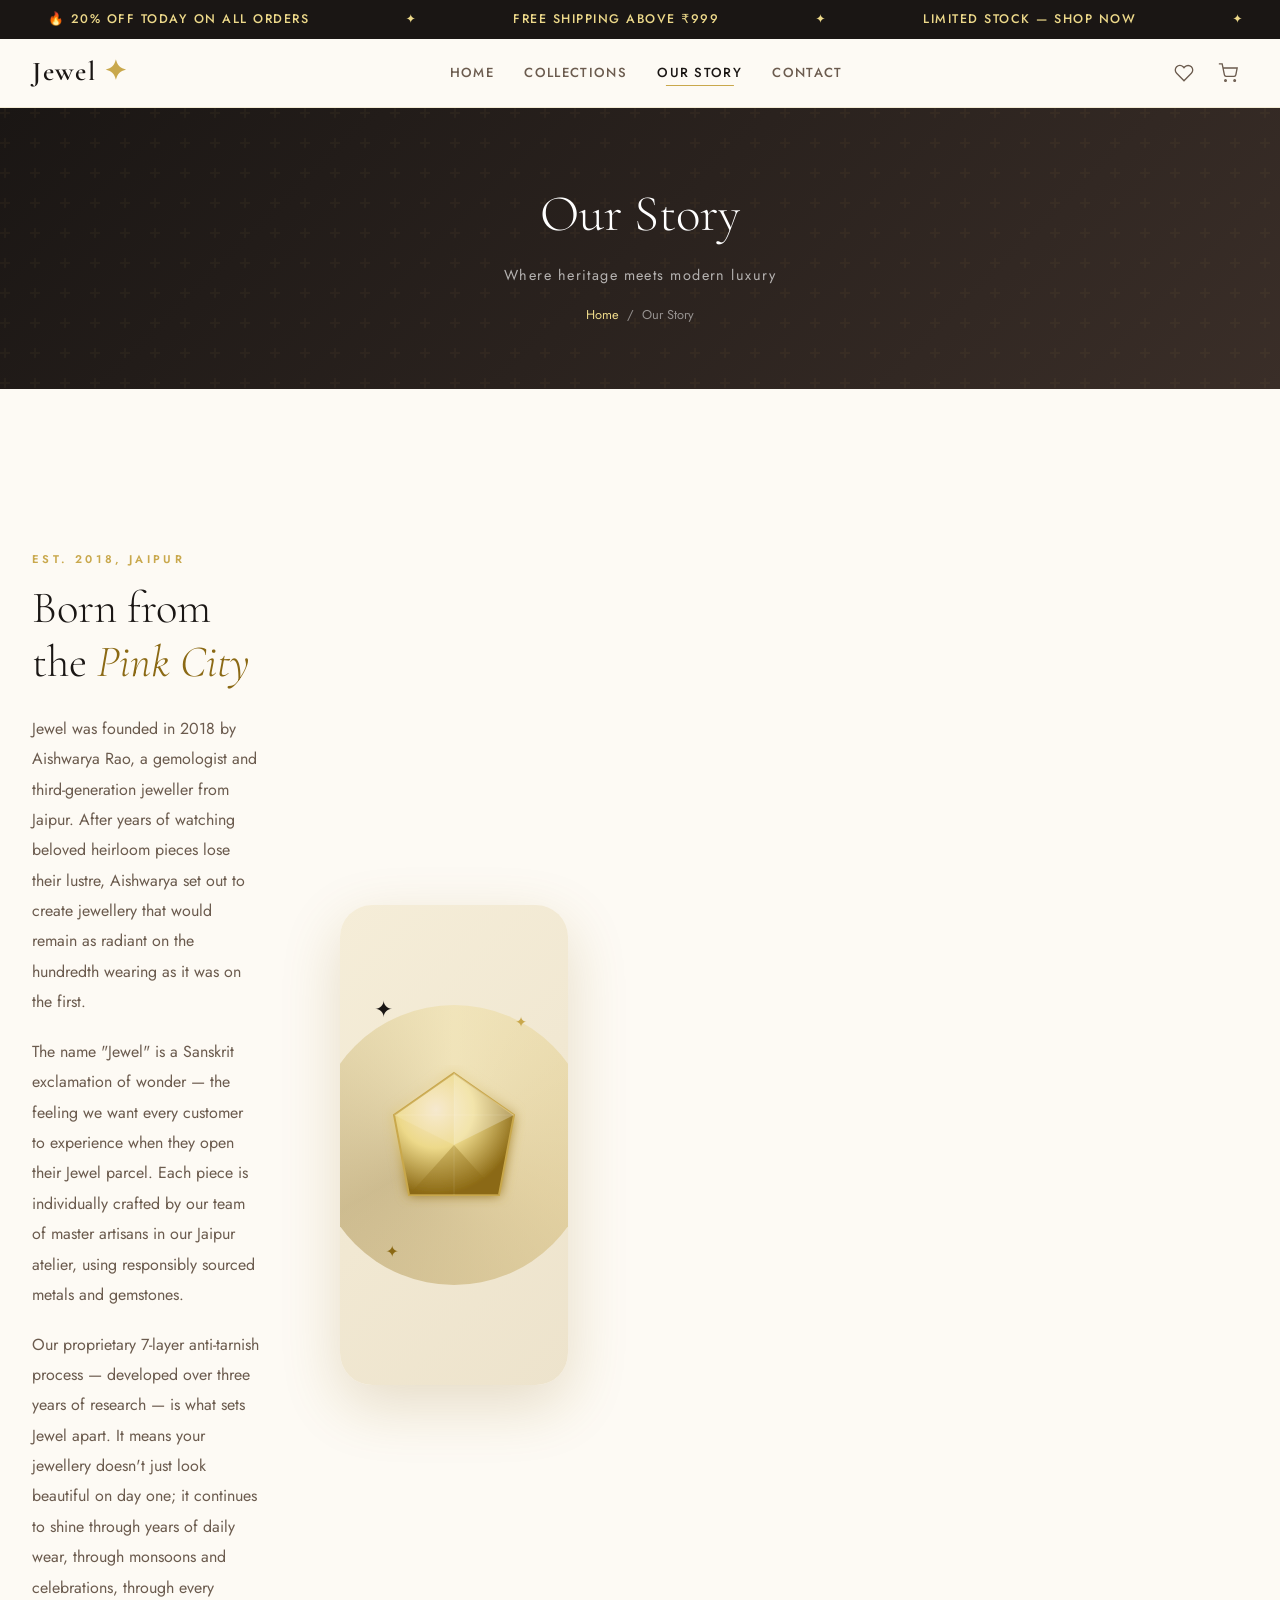
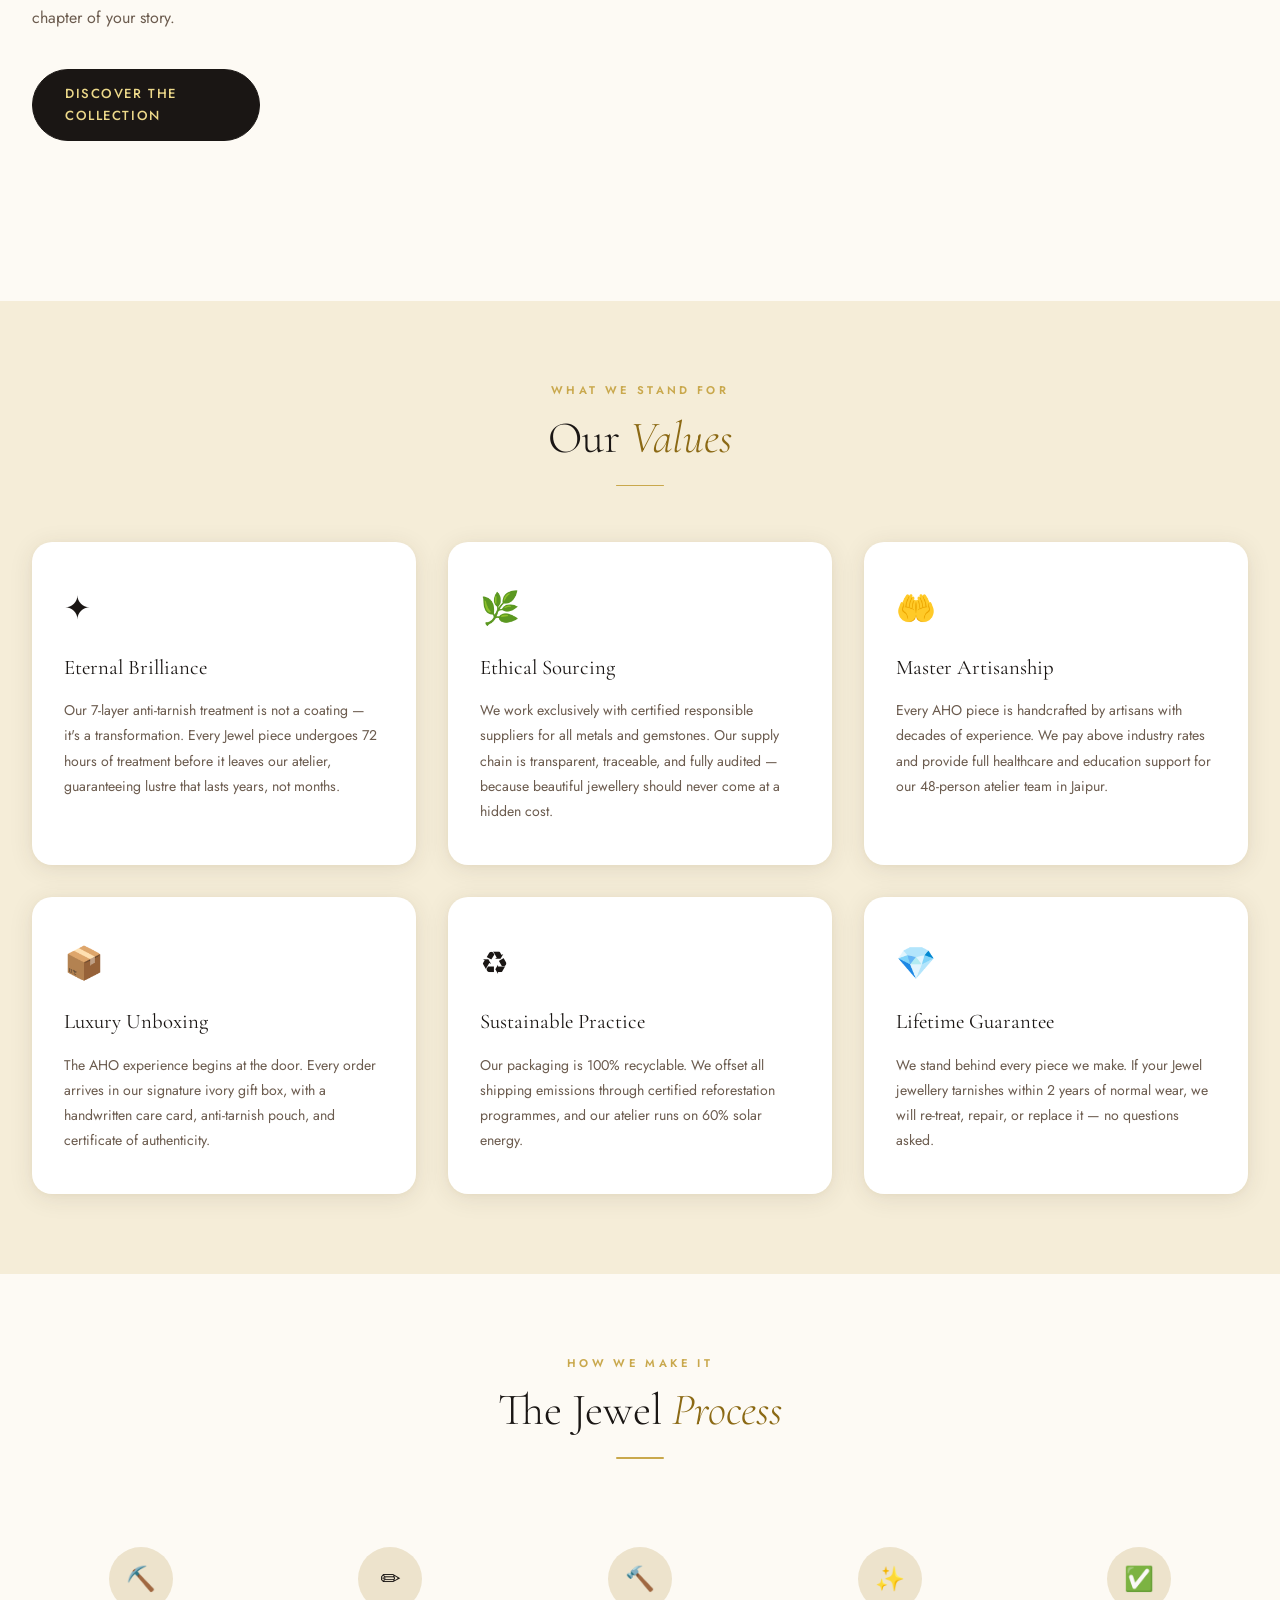
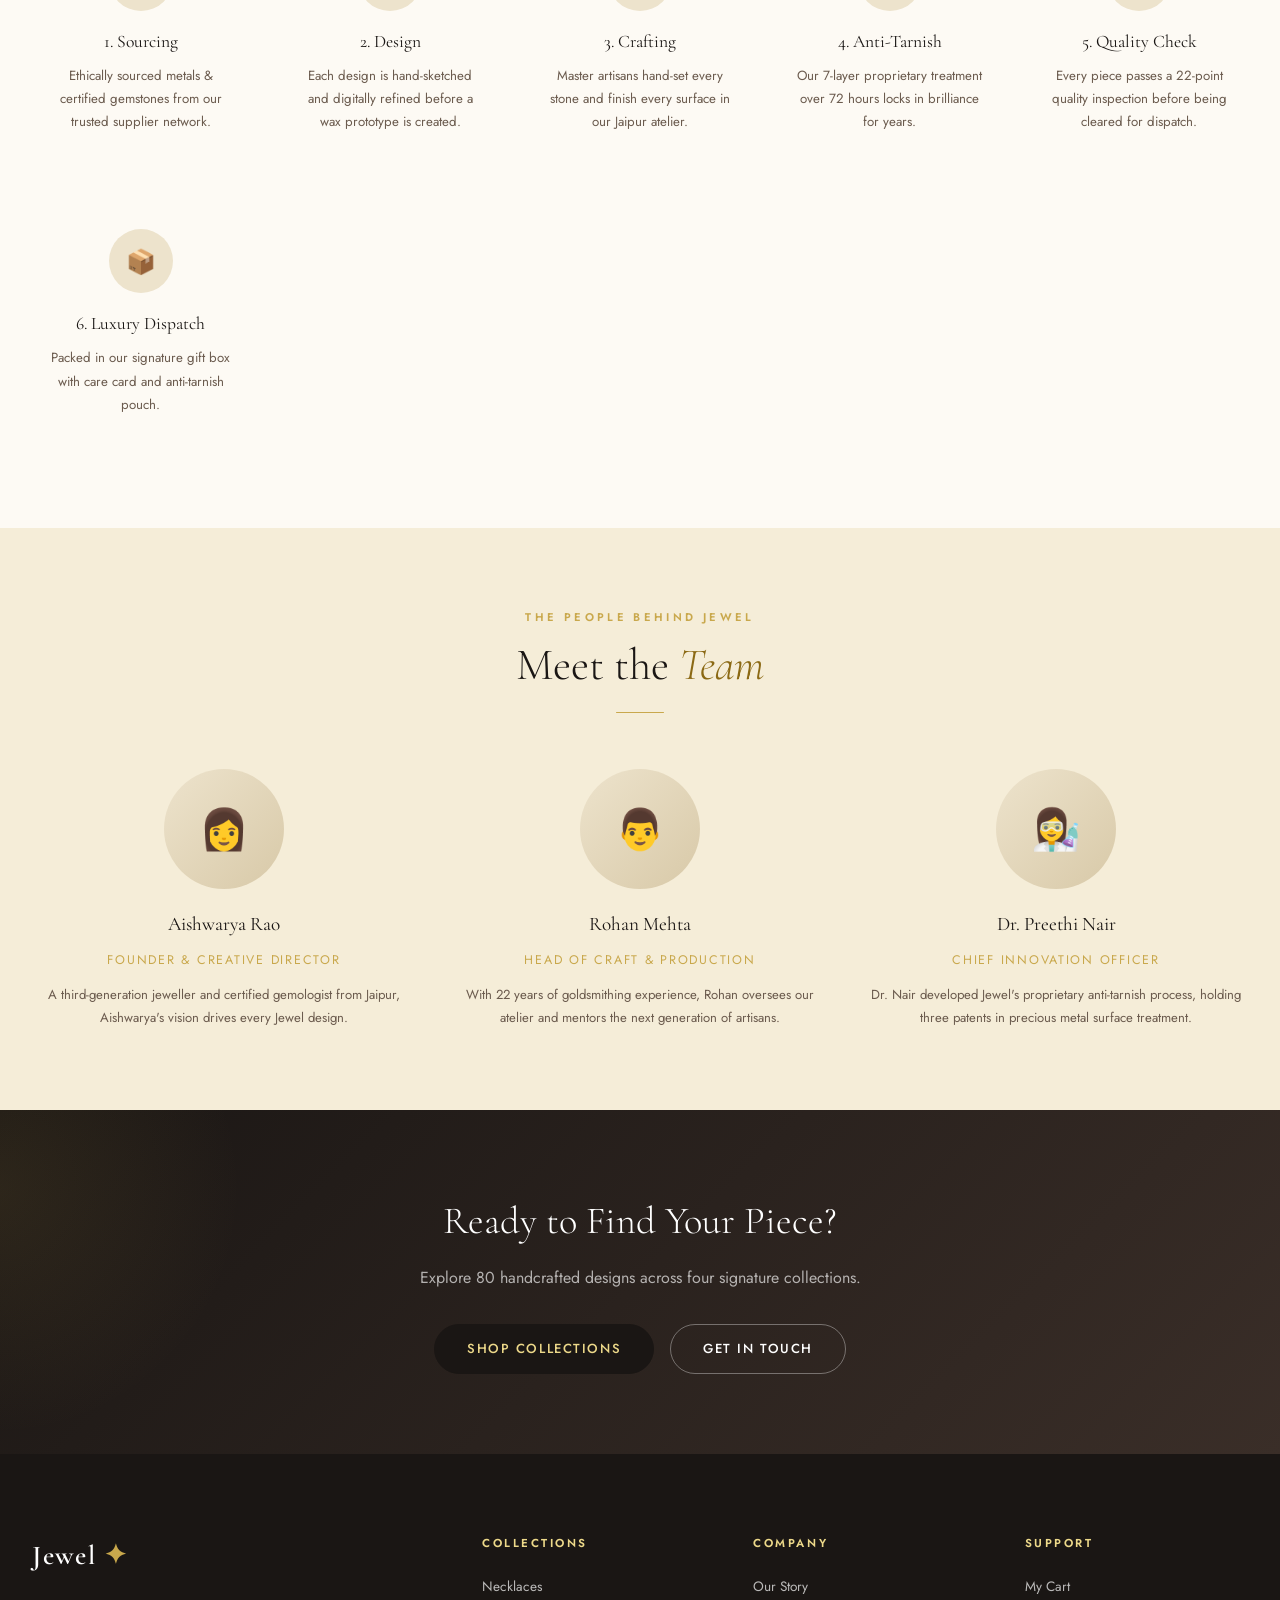
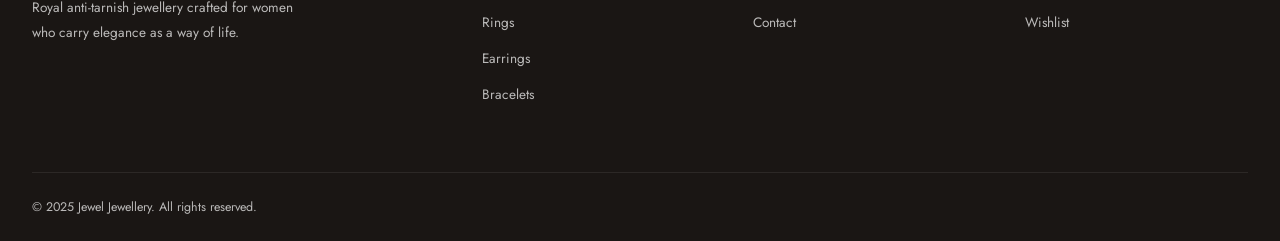
==== commit 60a9d6f6: "new" ====
--- a/about.html
+++ b/about.html
@@ -3,8 +3,17 @@
 <head>
   <meta charset="UTF-8"/>
   <meta name="viewport" content="width=device-width, initial-scale=1.0"/>
-  <title>Our Story — AHO Jewellery</title>
+  <title>Our Story — Jewel Jewellery</title>
   <link rel="stylesheet" href="css/style.css"/>
+  <style>
+    @media (max-width: 768px) {
+      .about-story-grid { grid-template-columns: 1fr !important; gap: 3rem !important; text-align: center; }
+      .about-visual-panel { order: -1; height: 300px; }
+      .values-grid { grid-template-columns: 1fr; }
+      .team-grid { grid-template-columns: 1fr; gap: 2.5rem; }
+      .newsletter-section h2 { font-size: 1.8rem; }
+    }
+  </style>
 </head>
 <body>
 
@@ -23,7 +32,7 @@
 
 <nav class="site-nav" id="mainNav">
   <div class="nav-inner">
-    <a href="index.html" class="nav-logo">AHO <span>✦</span></a>
+    <a href="index.html" class="nav-logo">Jewel <span>✦</span></a>
     <ul class="nav-links">
       <li><a href="index.html">Home</a></li>
       <li><a href="products.html">Collections</a></li>
@@ -65,13 +74,13 @@
 
   <!-- ABOUT STORY -->
   <section class="about-story">
-    <div class="container" style="display:grid;grid-template-columns:1fr 1fr;gap:5rem;align-items:center;padding:5rem 2rem;">
+    <div class="container about-story-grid" style="display:grid;grid-template-columns:1fr 1fr;gap:5rem;align-items:center;padding:5rem 2rem;">
       <div class="about-story-text">
         <p class="section-eyebrow" style="font-size:0.7rem;font-weight:600;letter-spacing:0.3em;text-transform:uppercase;color:var(--gold);margin-bottom:0.75rem;">Est. 2018, Jaipur</p>
         <h2 style="font-family:var(--font-display);font-size:clamp(2rem,3.5vw,3rem);font-weight:300;color:var(--charcoal);line-height:1.2;margin-bottom:1.5rem;">Born from the <em style="font-style:italic;color:var(--gold-dark);">Pink City</em></h2>
-        <p>AHO was founded in 2018 by Aishwarya Rao, a gemologist and third-generation jeweller from Jaipur. After years of watching beloved heirloom pieces lose their lustre, Aishwarya set out to create jewellery that would remain as radiant on the hundredth wearing as it was on the first.</p>
-        <p>The name "AHO" is a Sanskrit exclamation of wonder — the feeling we want every customer to experience when they open their AHO parcel. Each piece is individually crafted by our team of master artisans in our Jaipur atelier, using responsibly sourced metals and gemstones.</p>
-        <p>Our proprietary 7-layer anti-tarnish process — developed over three years of research — is what sets AHO apart. It means your jewellery doesn't just look beautiful on day one; it continues to shine through years of daily wear, through monsoons and celebrations, through every chapter of your story.</p>
+        <p>Jewel was founded in 2018 by Aishwarya Rao, a gemologist and third-generation jeweller from Jaipur. After years of watching beloved heirloom pieces lose their lustre, Aishwarya set out to create jewellery that would remain as radiant on the hundredth wearing as it was on the first.</p>
+        <p>The name "Jewel" is a Sanskrit exclamation of wonder — the feeling we want every customer to experience when they open their Jewel parcel. Each piece is individually crafted by our team of master artisans in our Jaipur atelier, using responsibly sourced metals and gemstones.</p>
+        <p>Our proprietary 7-layer anti-tarnish process — developed over three years of research — is what sets Jewel apart. It means your jewellery doesn't just look beautiful on day one; it continues to shine through years of daily wear, through monsoons and celebrations, through every chapter of your story.</p>
         <a href="products.html" class="btn-primary" style="margin-top:1rem;">Discover the Collection</a>
       </div>
       <div class="about-visual-panel">
@@ -119,7 +128,7 @@
         <div class="value-card">
           <div class="value-icon">✦</div>
           <h3>Eternal Brilliance</h3>
-          <p>Our 7-layer anti-tarnish treatment is not a coating — it's a transformation. Every AHO piece undergoes 72 hours of treatment before it leaves our atelier, guaranteeing lustre that lasts years, not months.</p>
+          <p>Our 7-layer anti-tarnish treatment is not a coating — it's a transformation. Every Jewel piece undergoes 72 hours of treatment before it leaves our atelier, guaranteeing lustre that lasts years, not months.</p>
         </div>
         <div class="value-card">
           <div class="value-icon">🌿</div>
@@ -144,7 +153,7 @@
         <div class="value-card">
           <div class="value-icon">💎</div>
           <h3>Lifetime Guarantee</h3>
-          <p>We stand behind every piece we make. If your AHO jewellery tarnishes within 2 years of normal wear, we will re-treat, repair, or replace it — no questions asked.</p>
+          <p>We stand behind every piece we make. If your Jewel jewellery tarnishes within 2 years of normal wear, we will re-treat, repair, or replace it — no questions asked.</p>
         </div>
       </div>
     </div>
@@ -155,7 +164,7 @@
     <div class="container">
       <div class="section-header">
         <p class="section-eyebrow">How We Make It</p>
-        <h2 class="section-title">The AHO <em>Process</em></h2>
+        <h2 class="section-title">The Jewel <em>Process</em></h2>
         <div class="section-divider"></div>
       </div>
       <div style="display:grid;grid-template-columns:repeat(auto-fit,minmax(200px,1fr));gap:2rem;margin-top:1rem;">
@@ -197,7 +206,7 @@
   <section class="team-section" style="background:var(--ivory-warm);padding:5rem 0;">
     <div class="container">
       <div class="section-header">
-        <p class="section-eyebrow">The People Behind AHO</p>
+        <p class="section-eyebrow">The People Behind Jewel</p>
         <h2 class="section-title">Meet the <em>Team</em></h2>
         <div class="section-divider"></div>
       </div>
@@ -206,7 +215,7 @@
           <div class="team-avatar" style="background:linear-gradient(135deg,var(--cream),var(--nude));">👩</div>
           <h4>Aishwarya Rao</h4>
           <span>Founder & Creative Director</span>
-          <p style="font-size:0.82rem;color:var(--mocha);margin-top:0.75rem;line-height:1.75;">A third-generation jeweller and certified gemologist from Jaipur, Aishwarya's vision drives every AHO design.</p>
+          <p style="font-size:0.82rem;color:var(--mocha);margin-top:0.75rem;line-height:1.75;">A third-generation jeweller and certified gemologist from Jaipur, Aishwarya's vision drives every Jewel design.</p>
         </div>
         <div class="team-card">
           <div class="team-avatar" style="background:linear-gradient(135deg,var(--cream),var(--nude));">👨</div>
@@ -218,7 +227,7 @@
           <div class="team-avatar" style="background:linear-gradient(135deg,var(--cream),var(--nude));">👩‍🔬</div>
           <h4>Dr. Preethi Nair</h4>
           <span>Chief Innovation Officer</span>
-          <p style="font-size:0.82rem;color:var(--mocha);margin-top:0.75rem;line-height:1.75;">Dr. Nair developed AHO's proprietary anti-tarnish process, holding three patents in precious metal surface treatment.</p>
+          <p style="font-size:0.82rem;color:var(--mocha);margin-top:0.75rem;line-height:1.75;">Dr. Nair developed Jewel's proprietary anti-tarnish process, holding three patents in precious metal surface treatment.</p>
         </div>
       </div>
     </div>
@@ -242,7 +251,7 @@
   <div class="container">
     <div class="footer-grid">
       <div class="footer-brand">
-        <a href="index.html" class="nav-logo">AHO <span style="color:var(--gold)">✦</span></a>
+        <a href="index.html" class="nav-logo">Jewel <span style="color:var(--gold)">✦</span></a>
         <p>Royal anti-tarnish jewellery crafted for women who carry elegance as a way of life.</p>
       </div>
       <div class="footer-col"><h4>Collections</h4><ul>
@@ -260,7 +269,7 @@
         <li><a href="wishlist.html">Wishlist</a></li>
       </ul></div>
     </div>
-    <div class="footer-bottom"><span>© 2025 AHO Jewellery. All rights reserved.</span></div>
+    <div class="footer-bottom"><span>© 2025 Jewel Jewellery. All rights reserved.</span></div>
   </div>
 </footer>
 
--- a/css/style.css
+++ b/css/style.css
@@ -1,5 +1,5 @@
 /* ═══════════════════════════════════════
-   AHO JEWELLERY — ROYAL ANTI-TARNISH
+   JEWEL JEWELLERY — ROYAL ANTI-TARNISH
    Global Stylesheet
 ═══════════════════════════════════════ */
 
@@ -743,7 +743,7 @@
 /* ─────────────────────────────────────
    TOAST
 ───────────────────────────────────── */
-#aho-toast {
+#jewel-toast {
   position: fixed; bottom: 2rem; left: 50%; transform: translateX(-50%) translateY(20px);
   background: var(--charcoal); color: var(--gold-light);
   padding: 0.8rem 1.8rem; border-radius: 50px;
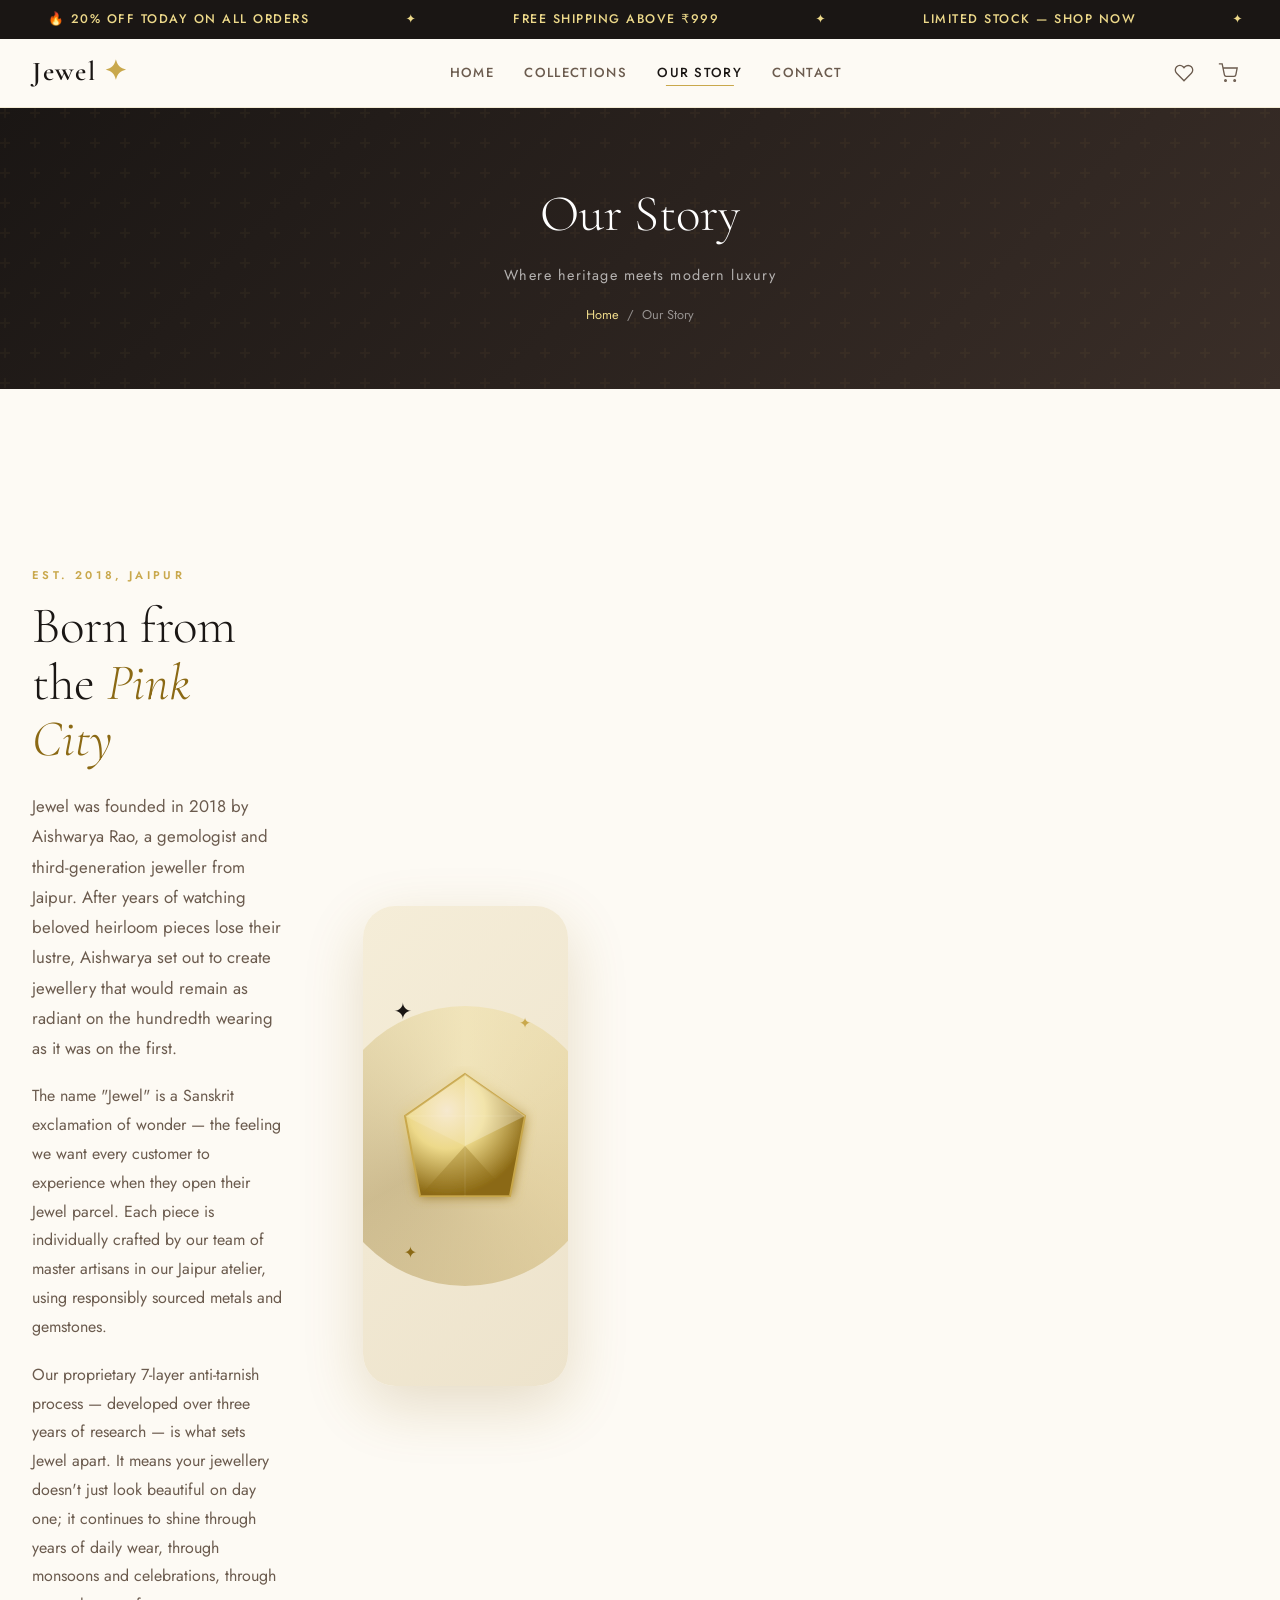
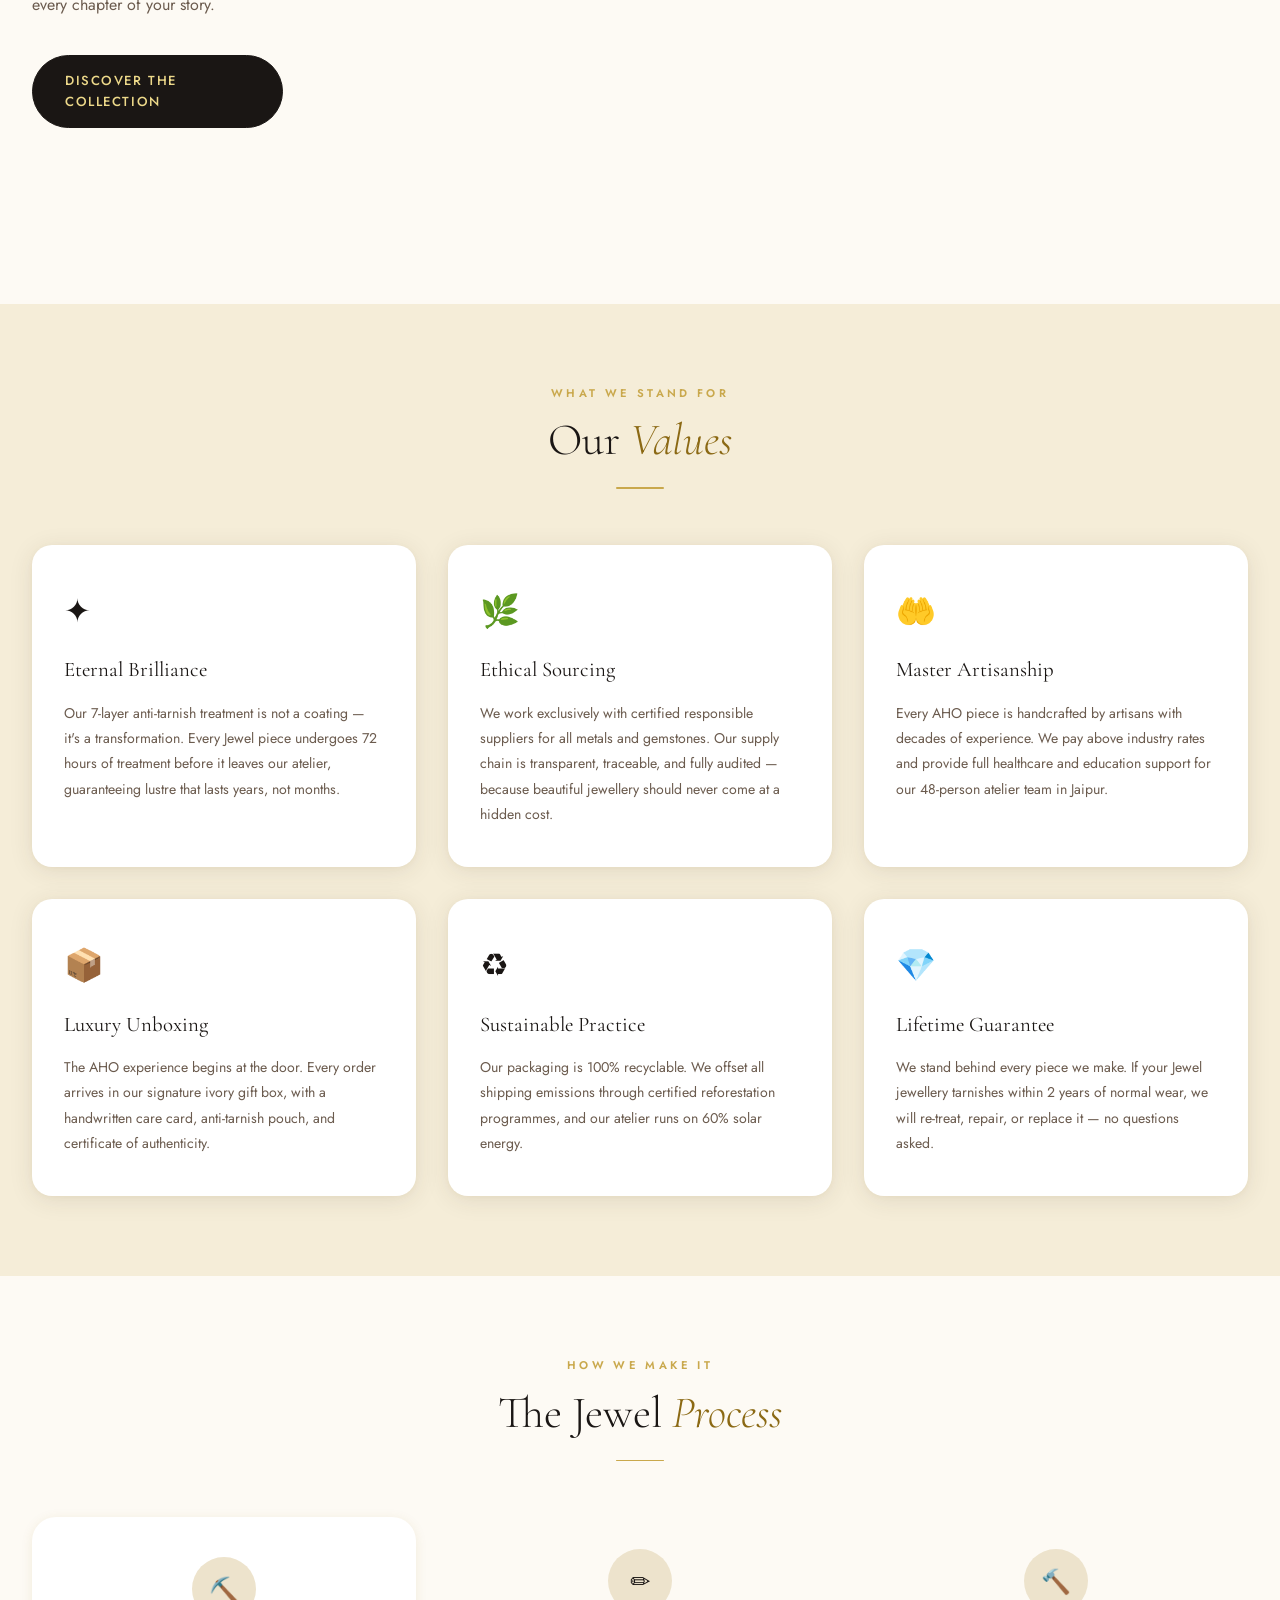
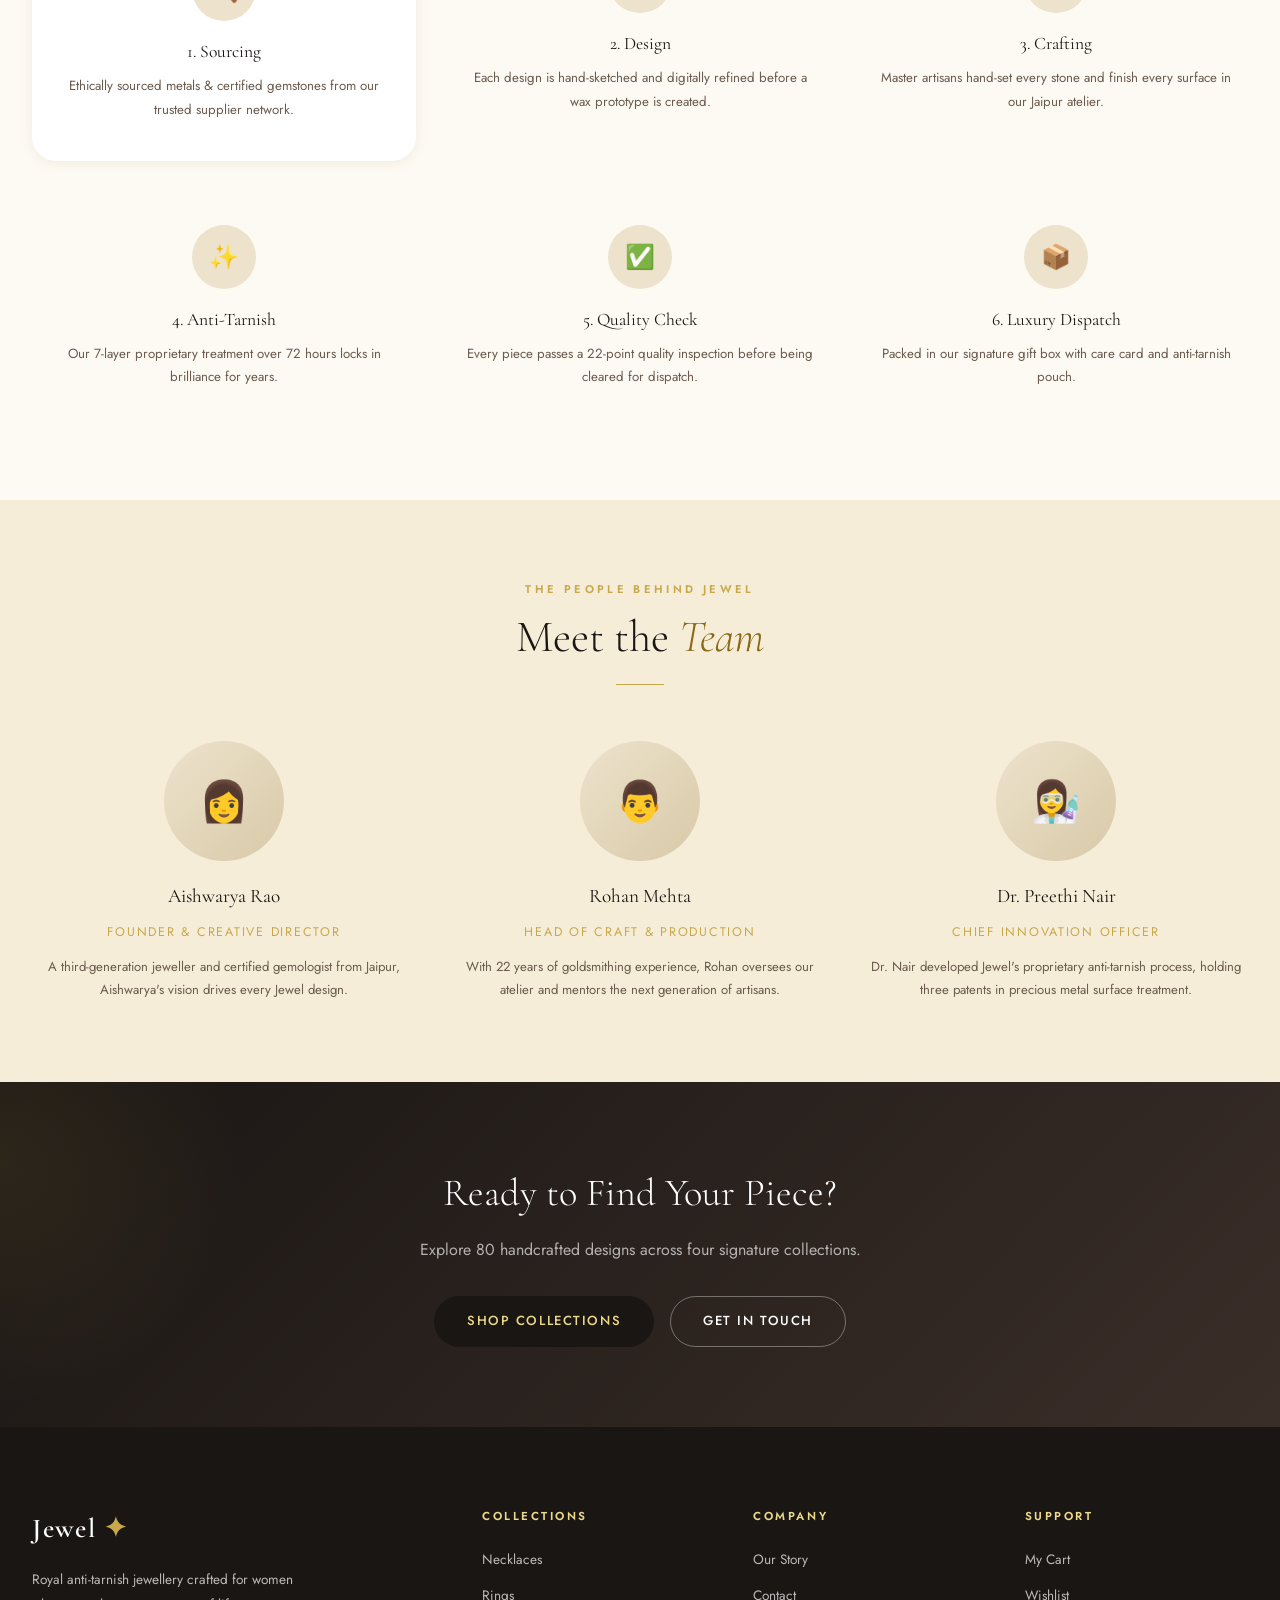
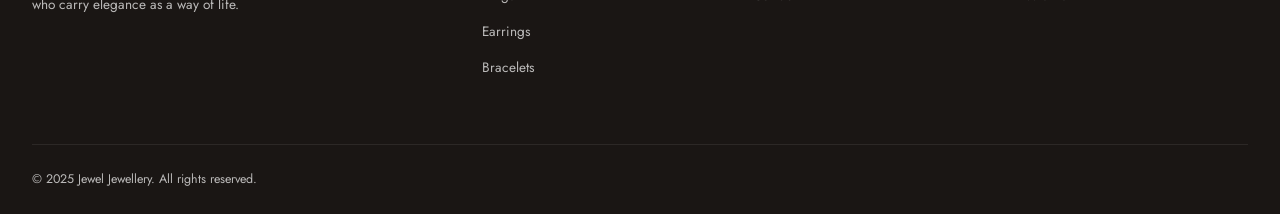
==== commit 65666637: "new" ====
--- a/about.html
+++ b/about.html
@@ -7,11 +7,13 @@
   <link rel="stylesheet" href="css/style.css"/>
   <style>
     @media (max-width: 768px) {
-      .about-story-grid { grid-template-columns: 1fr !important; gap: 3rem !important; text-align: center; }
+      .about-story-grid { grid-template-columns: 1fr !important; gap: 2rem !important; text-align: center; padding: 2rem 1rem !important; }
       .about-visual-panel { order: -1; height: 300px; }
-      .values-grid { grid-template-columns: 1fr; }
-      .team-grid { grid-template-columns: 1fr; gap: 2.5rem; }
+      .values-grid { grid-template-columns: 1fr; gap: 1rem; }
+      .team-grid { grid-template-columns: 1fr; gap: 2rem; }
       .newsletter-section h2 { font-size: 1.8rem; }
+      .process-timeline { grid-template-columns: repeat(2, 1fr) !important; gap: 1rem !important; }
+      .process-step { padding: 1rem !important; }
     }
   </style>
 </head>
@@ -74,13 +76,13 @@
 
   <!-- ABOUT STORY -->
   <section class="about-story">
-    <div class="container about-story-grid" style="display:grid;grid-template-columns:1fr 1fr;gap:5rem;align-items:center;padding:5rem 2rem;">
+    <div class="container about-story-grid" style="display:grid;grid-template-columns:1.1fr 0.9fr;gap:5rem;align-items:center;padding:6rem 2rem;">
       <div class="about-story-text">
         <p class="section-eyebrow" style="font-size:0.7rem;font-weight:600;letter-spacing:0.3em;text-transform:uppercase;color:var(--gold);margin-bottom:0.75rem;">Est. 2018, Jaipur</p>
-        <h2 style="font-family:var(--font-display);font-size:clamp(2rem,3.5vw,3rem);font-weight:300;color:var(--charcoal);line-height:1.2;margin-bottom:1.5rem;">Born from the <em style="font-style:italic;color:var(--gold-dark);">Pink City</em></h2>
-        <p>Jewel was founded in 2018 by Aishwarya Rao, a gemologist and third-generation jeweller from Jaipur. After years of watching beloved heirloom pieces lose their lustre, Aishwarya set out to create jewellery that would remain as radiant on the hundredth wearing as it was on the first.</p>
-        <p>The name "Jewel" is a Sanskrit exclamation of wonder — the feeling we want every customer to experience when they open their Jewel parcel. Each piece is individually crafted by our team of master artisans in our Jaipur atelier, using responsibly sourced metals and gemstones.</p>
-        <p>Our proprietary 7-layer anti-tarnish process — developed over three years of research — is what sets Jewel apart. It means your jewellery doesn't just look beautiful on day one; it continues to shine through years of daily wear, through monsoons and celebrations, through every chapter of your story.</p>
+        <h2 style="font-family:var(--font-display);font-size:clamp(2.2rem,4vw,3.2rem);font-weight:300;color:var(--charcoal);line-height:1.1;margin-bottom:1.5rem;">Born from the <em style="font-style:italic;color:var(--gold-dark);">Pink City</em></h2>
+        <p style="font-size:1.05rem;color:var(--mocha);line-height:1.8;">Jewel was founded in 2018 by Aishwarya Rao, a gemologist and third-generation jeweller from Jaipur. After years of watching beloved heirloom pieces lose their lustre, Aishwarya set out to create jewellery that would remain as radiant on the hundredth wearing as it was on the first.</p>
+        <p style="font-size:1rem;color:var(--mocha);line-height:1.8;margin-top:1rem;">The name "Jewel" is a Sanskrit exclamation of wonder — the feeling we want every customer to experience when they open their Jewel parcel. Each piece is individually crafted by our team of master artisans in our Jaipur atelier, using responsibly sourced metals and gemstones.</p>
+        <p style="font-size:1rem;color:var(--mocha);line-height:1.8;margin-top:1rem;">Our proprietary 7-layer anti-tarnish process — developed over three years of research — is what sets Jewel apart. It means your jewellery doesn't just look beautiful on day one; it continues to shine through years of daily wear, through monsoons and celebrations, through every chapter of your story.</p>
         <a href="products.html" class="btn-primary" style="margin-top:1rem;">Discover the Collection</a>
       </div>
       <div class="about-visual-panel">
@@ -167,8 +169,8 @@
         <h2 class="section-title">The Jewel <em>Process</em></h2>
         <div class="section-divider"></div>
       </div>
-      <div style="display:grid;grid-template-columns:repeat(auto-fit,minmax(200px,1fr));gap:2rem;margin-top:1rem;">
-        <div style="text-align:center;padding:2rem 1rem;">
+      <div class="process-timeline" style="display:grid;grid-template-columns:repeat(3,1fr);gap:2rem;margin-top:2rem;">
+        <div class="process-step" style="text-align:center;padding:2.5rem 1.5rem;background:white;border-radius:24px;box-shadow:var(--shadow-sm);">
           <div style="width:64px;height:64px;border-radius:50%;background:var(--cream);margin:0 auto 1rem;display:flex;align-items:center;justify-content:center;font-size:1.5rem;">⛏️</div>
           <h4 style="font-family:var(--font-display);font-size:1.1rem;font-weight:400;margin-bottom:0.5rem;">1. Sourcing</h4>
           <p style="font-size:0.83rem;color:var(--mocha);line-height:1.75;">Ethically sourced metals & certified gemstones from our trusted supplier network.</p>
--- a/css/style.css
+++ b/css/style.css
@@ -145,19 +145,31 @@
 .hamburger { display: none; flex-direction: column; gap: 5px; padding: 8px; }
 .hamburger span { display: block; width: 22px; height: 1.5px; background: var(--charcoal); transition: var(--transition); }
 
+/* Hamburger Animation */
+.hamburger.active span:nth-child(1) { transform: translateY(6.5px) rotate(45deg); }
+.hamburger.active span:nth-child(2) { opacity: 0; }
+.hamburger.active span:nth-child(3) { transform: translateY(-6.5px) rotate(-45deg); }
+
 .mobile-menu {
-  display: none; flex-direction: column;
-  background: var(--ivory);
-  border-top: 1px solid var(--cream);
-  padding: 1rem 2rem 1.5rem;
-  gap: 0.25rem;
-}
-.mobile-menu.open { display: flex; }
+  display: flex;
+  flex-direction: column;
+  background: var(--white);
+  position: fixed;
+  top: 68px;
+  left: 0;
+  width: 100%;
+  height: 0;
+  overflow: hidden;
+  transition: height 0.4s cubic-bezier(0.4, 0, 0.2, 1);
+  z-index: 99;
+  padding: 0 2rem;
+}
+.mobile-menu.open { height: calc(100vh - 68px); padding-top: 2rem; padding-bottom: 2rem; }
 .mobile-menu a {
-  font-size: 0.9rem; font-weight: 500;
+  font-size: 0.85rem; font-weight: 500;
   letter-spacing: 0.08em; text-transform: uppercase;
-  color: var(--mocha); padding: 0.65rem 0;
-  border-bottom: 1px solid var(--cream);
+  color: var(--charcoal); padding: 1.25rem 0;
+  border-bottom: 1px solid var(--gold-pale);
 }
 .mobile-menu a:last-child { border: none; }
 
@@ -318,6 +330,11 @@
   transition: transform var(--transition);
 }
 .cat-card:hover .cat-card-bg { transform: scale(1.06); }
+
+@media (max-width: 480px) {
+  .cat-svg { width: 80px; }
+  .cat-card { height: 240px; }
+}
 .cat-card-bg.necklaces { background: linear-gradient(135deg, #C9A84C22 0%, #EDD98A44 50%, #C9A84C 100%); }
 .cat-card-bg.rings { background: linear-gradient(135deg, #D4AF8C22 0%, #F0E0C844 50%, #D4AF8C 100%); }
 .cat-card-bg.earrings { background: linear-gradient(135deg, #B8A9C922 0%, #EDE8F544 50%, #B8A9C9 100%); }
@@ -751,9 +768,9 @@
   box-shadow: var(--shadow-lg);
   opacity: 0; pointer-events: none;
   transition: opacity 0.3s, transform 0.3s;
-  z-index: 999; white-space: nowrap;
-}
-#aho-toast.show { opacity: 1; transform: translateX(-50%) translateY(0); }
+  z-index: 3000; white-space: nowrap;
+}
+#jewel-toast.show { opacity: 1; transform: translateX(-50%) translateY(0); }
 
 /* ─────────────────────────────────────
    ORDER CONFIRMATION
@@ -836,7 +853,23 @@
   .contact-layout { grid-template-columns: 1fr; }
 }
 @media (max-width: 768px) {
+  .product-grid { grid-template-columns: repeat(2, 1fr); gap: 0.75rem; }
+  .card-info { padding: 0.85rem; }
+  .product-name { font-size: 1rem; }
+  .price-now { font-size: 1.1rem; }
+  .card-actions { flex-direction: column; }
+  .btn-cart, .btn-view { padding: 0.5rem; font-size: 0.65rem; }
+  .card-visual { height: 160px; }
+  .card-img { width: 110px; height: 110px; }
+  .badge { font-size: 0.55rem; padding: 2px 6px; }
+  .disc-pill { right: 10px; top: 40px; }
+  
   .nav-links { display: none; }
+  .nav-inner { justify-content: space-between; gap: 0.5rem; padding: 0 1rem; }
+  .nav-logo { font-size: 1.4rem; }
+  .nav-icon-btn { width: 36px; height: 36px; }
+  .nav-icon-btn svg { width: 18px; height: 18px; }
+
   .hamburger { display: flex; }
   .cart-layout { grid-template-columns: 1fr; }
   .cart-row { grid-template-columns: 64px 1fr; grid-template-rows: auto auto; row-gap: 0.75rem; }
@@ -858,7 +891,7 @@
   .container { padding: 0 1.25rem; }
 }
 @media (max-width: 480px) {
-  .cat-grid { grid-template-columns: 1fr; }
+  .cat-grid { grid-template-columns: repeat(2, 1fr); gap: 0.75rem; }
   .hero-orb { width: 220px; height: 220px; }
   .team-grid { grid-template-columns: 1fr; }
 }
